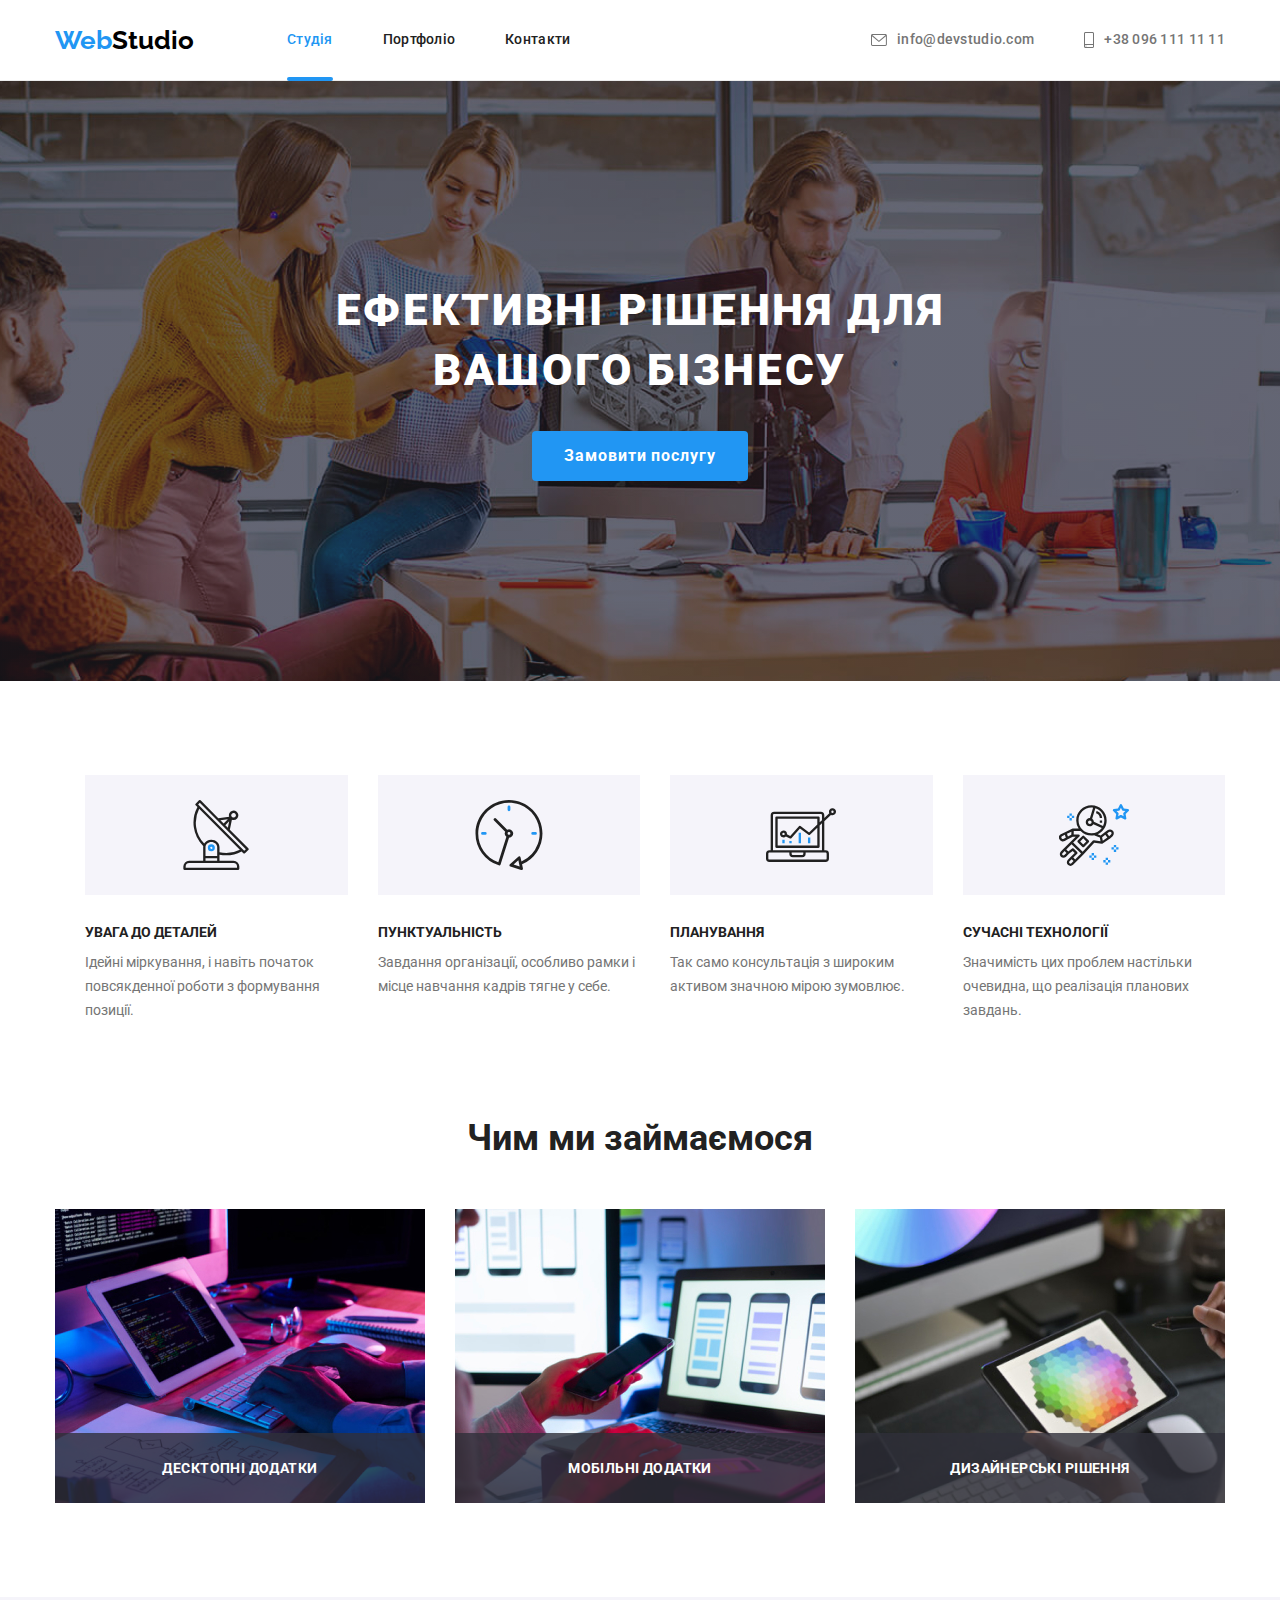
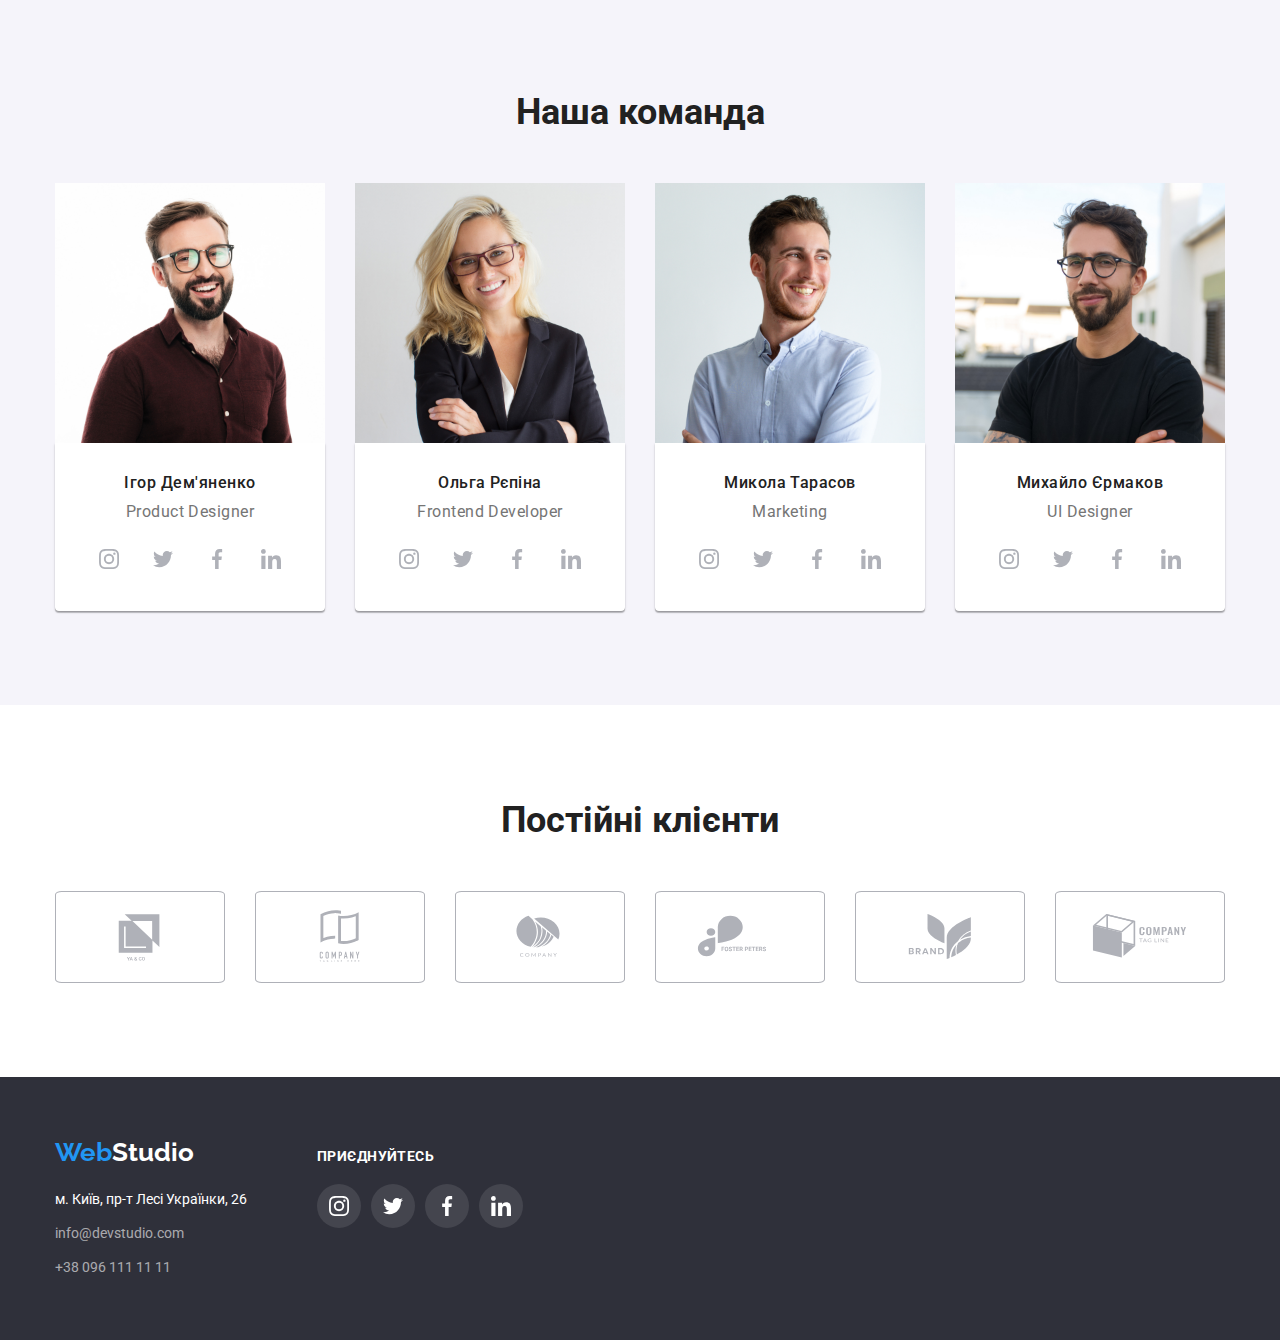
==== index.html @ 03a1162d "14:32" ====
<!DOCTYPE html>
<html lang="uk">
<head>
    <meta charset="UTF-8">
    <meta http-equiv="X-UA-Compatible" content="IE=edge">
    <meta name="viewport" content="width=device-width, initial-scale=1.0">
    <title>Студія</title>
<link rel="stylesheet" href="https://cdnjs.cloudflare.com/ajax/libs/modern-normalize/1.1.0/modern-normalize.min.css">
    <link rel="preconnect" href="https://fonts.googleapis.com">
    <link rel="preconnect" href="https://fonts.gstatic.com" crossorigin>
    <link href="https://fonts.googleapis.com/css2?family=Raleway:wght@700&family=Roboto:wght@400;500;700;900&display=swap " rel= "stylesheet">
    <link rel="stylesheet" href="./css/styles.css">
</head>
<body>
    <!--Шапка сайту-->
    <header>
        <div class="container header-container">
        <nav class="header-nav" >
        <a class="webstudio-top" href=""> <span class="web" >Web</span>Studio</a>
        <ul class="site-nav" >
            <li> <a href="./index.html" class="link  current" >Студія</a> </li>
            <li> <a href="./portfolio.html" class="portfolio link" >Портфоліо</a> </li>
            <li> <a href="" class="contacts link" >Контакти</a> </li>
        </ul>
</nav>
        <ul class="site-nav ">
            <li> <a href="mailto=info@devstudio.com"  class="email link ">
                <svg class="link-icon" width="16px" height="12px">
                    <use href="./images/icons.svg#envelope"></use>
                </svg> info@devstudio.com</a> </li>
            <li> <a href="tel:+380961111111"  class="telephone link">
                <svg class="link-icon" width="10px" height="16px">
                    <use href="./images/icons.svg#smartphone"></use>
                </svg>
                +38 096 111 11 11</a> </li>
        </ul>
        </div>
    </header>
    <!-- Секція 1-->
    <main>
    <section class="hero " >
        <div class="container">
<h1 class="hero-title "> Ефективні рішення для вашого бізнесу</h1>
<!-- Modal window -->
<div class="container-button">
<button type="button" class="pointer click" data-modal-open >Замовити послугу</button>

</div> </div>
<div class=" backdrop is-hidden " data-modal>
    <div class="modal">
        <button class=" modal-btn " type="button" data-modal-close>
            <svg width="18px" height="18px">
                <use href="./images/icons.svg#close-black"></use>
            </svg>
        </button>

        <form class="register-form" name="register-form">
            <strong class="register-form-title">Залиште свої дані, ми вам передзвонимо </strong>
            <div class="register-form-group" role="group">

                <label class="register-form-field">
                    <span class="register-form-label" >Ім'я</span>
                    <input class="register-form-input"
                    type="text" 
                    name=""
                    required 
                    minlength="3"
                    placeholder="" >

                    <svg class="register-form-icon"
                    width="18" height="18">
                        <use href="./images/icons.svg#person-black-18dp-1"></use>
                    </svg>
                </label>
        
                <label class="register-form-field">
                    <span class="register-form-label">Телефон</span>
                    <input class="register-form-input"
                    type="tel" 
                    name=""
                    required 
                    minlength="3"
                    placeholder="">
                    <svg class="register-form-icon"
                    width="18" height="18">
                        <use href="./images/icons.svg#phone-black-18dp-1"></use>
                    </svg>
                </label>
        
                <label class="register-form-field">
                    <span class="register-form-label">Пошта</span>
                    <input class="register-form-input"
                    type="email" 
                    name=""
                    required
                     minlength="3"
                     placeholder="">
                    <svg class="register-form-icon"
                    width="18" height="18">
                        <use href="./images/icons.svg#email-black-18dp-1"></use>
                    </svg>
                </label>
        
                <label class="register-form-field">
                    <span class="register-form-heading" >Коментар</span>
                    <textarea class="register-form-message" 
                    name="" 
                    rows="5" 
                    placeholder="Введіть текст"></textarea>
                </label>
            </div>
        
            <label class="register-form-agreement">
                <input class="register-form-checkbox" type="checkbox">
                <svg class="register-form-icons"
                width="16" height="15" > 
                    <use class="icon-checked"
                     href="./images/icons.svg#checked" > </use>
                    <use class="icon-unchecked"
                    href="./images/icons.svg#unchecked"> </use>
                </svg>
                <span class="register-form-desc" >
                    Погоджуюся з розсилкою та приймаю 
                    <a class="register-form-link" href="" target="_blank" >Умови договору</a> </span>
            </label>
            <button class="register-form-btn" 
            type="submit">Відправити</button>
        </form>
       
    </div>
</div>

<script src="./js/modal.js" ></script>

    </section>

    <!-- Секція 2-->
    <section class="section" >
    
        <div class="container container-section">
        <h2  class="sect"  >Наші особливості </h2>
        <ul class="features container-section" >
            <li class="corobka" > <div class="icons-svg">
                <svg class="antenna" width="70px" height="70px">
                    <use href="./images/icons.svg#antenna"> </use>
                </svg>
            </div>
                <h3 class="title" > УВАГА ДО ДЕТАЛЕЙ</h3>
                <p class="text" >Ідейні міркування, і навіть початок повсякденної роботи з формування позиції.</p></li>
            <li class="corobka" > <div class="icons-svg">
                <svg class="antenna" width="70px" height="70px">
                    <use href="./images/icons.svg#clock"> </use>
                </svg>
            </div>
                <h3 class="title" >ПУНКТУАЛЬНІСТЬ</h3>
                <p class="text" >Завдання організації, особливо рамки і місце навчання кадрів тягне у себе.</p></li>
            <li class="corobka" > <div class="icons-svg">
                <svg class="antenna" width="70px" height="70px">
                    <use href="./images/icons.svg#diagram"> </use>
                </svg>
            </div>
                <h3 class="title" >ПЛАНУВАННЯ</h3>
                <p class="text" >Так само консультація з широким активом значною мірою зумовлює.</p></li>
            <li class="corobka" > <div class="icons-svg">
                <svg class="antenna" width="70px" height="70px">
                    <use href="./images/icons.svg#astronaut"> </use>
                </svg>
            </div>
                <h3 class="title" >СУЧАСНІ ТЕХНОЛОГІЇ</h3>
                <p class="text" >Значимість цих проблем настільки очевидна, що реалізація планових завдань.</p></li>
        </ul>
        </div>
    </section>

    <!--Секція 3-->
    <section class="section frame" >
        <div class="container" > 
        <h2 class="section-title" >Чим ми займаємося</h2>
        <ul class="container-section-img">
        <li> <a href="" class="robota"><div class="robota-thumb">
        <img src="./images/box1.jpg" alt="Планшет, клавіатура, блокнот, ручка, окуляри" width="370" height="294"> 
        <div class="robota-overlay"><p> ДЕСКТОПНІ ДОДАТКИ </p></div></div> </a></li>
           
        <li> <a href="" class="robota"><div class="robota-thumb">
        <img src="./images/box2.jpg" alt="Ноутбук, телефон" width="370" height="294">  
        <div class="robota-overlay"><p> МОБІЛЬНІ ДОДАТКИ </p></div></div> </a> </li>
            
        <li>  <a href="" class="robota"><div class="robota-thumb">
        <img src="./images/box3.jpg" alt="Планшет, клавіатура, мишка, рука з ручкою" width="370" height="294">  
        <div class="robota-overlay"> <p> ДИЗАЙНЕРСЬКІ РІШЕННЯ </p></div></div> </a></li>
        </ul>
</div>

    </section>
    <!--Секція 4-->
    <section class="section koman " >
        <div class="container container-background">
        <h2 class="section-title "  >Наша команда</h2>
<ul class="container-section-koman">
    <li class="fon" > 
         <img src="./images/img1.jpg" alt="Чоловік з бородою в окулярах" width="270" height="260">
        <div class="card-index" > <h3 class="tit">Ігор Дем'яненко</h3>
        <p class="tex">Product Designer</p>
    <ul class="socials" >
        <li class="socials-item" > 
            <a class="socials-link" 
            href="./https://instagram.com" 
            target="_blank" 
            rel="noopener noreferrer"
            aria-label="instagram" >
        <svg class="socials-icon" width="20px" height="20px">
            <use href="./images/icons.svg#instagram"></use>
        </svg>
    </a> </li>
        <li class="socials-item">
            <a class="socials-link " href="./https://twitter.com" target="_blank" rel="noopener noreferrer"
                aria-label="twitter">
                <svg class="socials-icon" width="20px" height="20px">
                    <use href="./images/icons.svg#twitter"></use>
                </svg></a></li>
        <li class="socials-item">
            <a class="socials-link" href="./https://facebook.com" target="_blank" rel="noopener noreferrer"
                aria-label="facebook">
                 <svg class="socials-icon" width="20px" height="20px">
                    <use href="./images/icons.svg#facebook"> </use>
                </svg>
            </a>
        </li>
        <li class="socials-item">
            <a class="socials-link" href="./https://linkedin.com" target="_blank" rel="noopener noreferrer"
                aria-label="linkedin">
                <svg class="socials-icon" width="20px" height="20px">
                    <use href="./images/icons.svg#linkedin"> </use>
                </svg>
            </a>
        </li>
    </ul>
    </div></li>
    <li class="fon" ><img src="./images/img2.jpg" alt="Білява жінка, в окулярах" width="270" height="260">
        <div class="card-index"><h3 class="tit">Ольга Рєпіна</h3>
        <p class="tex">Frontend Developer</p> 
    <ul class="socials list">
        <li class="socials-item">
            <a class="socials-link" href="./https://instagram.com" target="_blank" rel="noopener noreferrer"
                aria-label="instagram">
            <svg class="socials-icon" width="20px" height="20px">
                    <use href="./images/icons.svg#instagram"> </use>
                </svg> </a>
        </li>
        <li class="socials-item">
            <a class="socials-link" href="./https://twitter.com" target="_blank" rel="noopener noreferrer"
                aria-label="twitter">
                <svg class="socials-icon" width="20px" height="20px">
                    <use href="./images/icons.svg#twitter"> </use>
                </svg></a>
        </li>
        <li class="socials-item">
            <a class="socials-link" href="./https://facebook.com" target="_blank" rel="noopener noreferrer"
                aria-label="facebook">
                <svg class="socials-icon" width="20px" height="20px">
                    <use href="./images/icons.svg#facebook"> </use>
                </svg>
            </a>
        </li>
        <li class="socials-item">
            <a class="socials-link" href="./https://linkedin.com" target="_blank" rel="noopener noreferrer"
                aria-label="linkedin">
                <svg class="socials-icon" width="20px" height="20px">
                    <use href="./images/icons.svg#linkedin"> </use>
                </svg>
            </a>
        </li>
    </ul> </div> </li>
    <li class="fon" ><img src="./images/img3.jpg" alt="Молодий хлопець посміхається" width="270" height="260">
        <div class="card-index"><h3 class="tit">Микола Тарасов</h3>
        <p class="tex">Marketing</p> <ul class="socials list">
            <li class="socials-item">
                <a class="socials-link" href="./https://instagram.com" target="_blank" rel="noopener noreferrer"
                    aria-label="instagram">
                    <svg class="socials-icon" width="20px" height="20px">
                        <use href="./images/icons.svg#instagram"> </use>
                    </svg> </a>
            </li>
            <li class="socials-item">
                <a class="socials-link" href="./https://twitter.com" target="_blank" rel="noopener noreferrer"
                    aria-label="twitter">
                <svg class="socials-icon" width="20px" height="20px">
                        <use href="./images/icons.svg#twitter"> </use>
                    </svg></a>
            </li>
            <li class="socials-item">
                <a class="socials-link" href="./https://facebook.com" target="_blank" rel="noopener noreferrer"
                    aria-label="facebook">
                    <svg class="socials-icon" width="20px" height="20px">
                        <use href="./images/icons.svg#facebook"> </use>
                    </svg></a> </li>
            <li class="socials-item">
                <a class="socials-link" href="./https://linkedin.com" target="_blank" rel="noopener noreferrer"
                    aria-label="linkedin">
                    <svg class="socials-icon" width="20px" height="20px">
                        <use href="./images/icons.svg#linkedin"> </use>
                    </svg></a></li>
        </ul> </div> </li>
    <li class="fon" ><img src="./images/img4.jpg" alt="Молодий чоловік з бородою в окулярах" width="270" height="260">
        <div class="card-index"><h3 class="tit">Михайло Єрмаков</h3>
        <p class="tex">UI Designer</p> <ul class="socials list">
            <li class="socials-item">
                <a class="socials-link" href="./https://instagram.com" target="_blank" rel="noopener noreferrer"
                    aria-label="instagram">
                    <svg class="socials-icon" width="20px" height="20px">
                        <use href="./images/icons.svg#instagram"> </use>
                    </svg> </a></li>
            <li class="socials-item">
                <a class="socials-link" href="./https://twitter.com" target="_blank" rel="noopener noreferrer"
                    aria-label="twitter">
                    <svg class="socials-icon" width="20px" height="20px">
                        <use href="./images/icons.svg#twitter"> </use>
                    </svg></a> </li>
            <li class="socials-item">
                <a class="socials-link" href="./https://facebook.com" target="_blank" rel="noopener noreferrer"
                    aria-label="facebook">
                <svg class="socials-icon" width="20px" height="20px">
                        <use href="./images/icons.svg#facebook"> </use>
                    </svg> </a></li>
            <li class="socials-item">
                <a class="socials-link" href="./https://linkedin.com" target="_blank" rel="noopener noreferrer"
                    aria-label="linkedin">
                    <svg class="socials-icon" width="20px" height="20px">
                        <use href="./images/icons.svg#linkedin"> </use>
                    </svg></a></li>
        </ul> </div> </li>
</ul>
        </div>
    </section>

    <!-- Секція 5 -->
    <section class="regular section">
        <div class="container ">
            <h2 class="section-title ">Постійні клієнти</h2>
            <ul class="customers list">
                <li class="regular-customers" > 
                    <a class="customers-link" href="" 
                    target="_blank" rel="noopener noreferer"
                     aria-label="Ya & CO">
                        <svg class="customers-icon" 
                        width="106" height="60">
                            <use href="./images/icons.svg#Logo0"></use>
                        </svg> </a> </li>

                <li class="regular-customers">
                    <a class="customers-link" href="" target="_blank" rel="noopener noreferer" aria-label="Ya & CO">
                        <svg class="customers-icon" width="106" height="60">
                            <use href="./images/icons.svg#Logo1"></use>
                        </svg> </a>
                </li>
                <li class="regular-customers">
                    <a class="customers-link" href="" target="_blank" rel="noopener noreferer" aria-label="Ya & CO">
                        <svg class="customers-icon" width="106" height="60">
                            <use href="./images/icons.svg#Logo2"></use>
                        </svg> </a>
                </li>
                <li class="regular-customers">
                    <a class="customers-link" href="" target="_blank" rel="noopener noreferer" aria-label="Ya & CO">
                        <svg class="customers-icon" width="106" height="60">
                            <use href="./images/icons.svg#Logo3"></use>
                        </svg> </a>
                </li>
                <li class="regular-customers">
                    <a class="customers-link" href="" target="_blank" rel="noopener noreferer" aria-label="Ya & CO">
                        <svg class="customers-icon" width="106" height="60">
                            <use href="./images/icons.svg#Logo4"></use>
                        </svg> </a>
                </li>
                <li class="regular-customers">
                    <a class="customers-link" href="" target="_blank" rel="noopener noreferer" aria-label="Ya & CO">
                        <svg class="customers-icon" width="106" height="60">
                            <use href="./images/icons.svg#Logo5"></use>
                        </svg> </a>
                </li>
            </ul>
        </div>
    </section>
     </main>

    <!--Підвал сторінки-->
    <footer class=" futer " >
        <div class="container basement" > 
        <div class="">
        <a class="webs-top" href=""> <span class="weba">Web</span>Studio</a>
        <address>
            <ul >
<li class="indents"><a href="https://goo.gl/maps/CPtrU1FHBa2aNyZL9" target="_blank" class="emailink address" rel="noopener noreferrer">м. Київ, пр-т Лесі Українки,
    26</a></li>
<li class="indents"> <a href="mailto=info@devstudio.com" class="emailink">info@devstudio.com</a> </li>
<li class="indents"> <a href="tel:+380961111111" class="emailink">+38 096 111 11 11</a> </li>
 </ul>
        </address>
        </div>

<div class="join">
    <h3>ПРИЄДНУЙТЕСЬ</h3>
    <ul class="join-fut list">
        <li class="join-item">
            <a class="join-link" href="https://instagram.com" target="_blank" rel="noopener noreferer"
                aria-label="Instagram">
                <svg class="join-icon" width="20px" height="20px">
                    <use href="./images/icons.svg#instagram"></use>
                </svg>
            </a>
        </li>
        <li class="join-item">
            <a class="join-link" href="https://twitter.com" target="_blank" rel="noopener noreferer"
                aria-label="Twitter">
                <svg class="join-icon" width="20px" height="20px">
                    <use href="./images/icons.svg#twitter"></use>
                </svg>
            </a>
        </li>
        <li class="join-item">
            <a class="join-link" href="https://facebook.com" target="_blank" rel="noopener noreferer"
                aria-label="Facebook">
                <svg class="join-icon" width="20px" height="20px">
                    <use href="./images/icons.svg#facebook"></use>
                </svg>
            </a>
        </li>
        <li class="join-item">
            <!-- a class="join-link link" -->
            <a class="join-link" href="https://linkedin.com" target="_blank" rel="noopener noreferer"
                aria-label="Linkedin">
                <svg class="join-icon" width="20px" height="20px">
                    <use href="./images/icons.svg#linkedin"></use>
                </svg>
            </a>
        </li>
    </ul>
</div>
</div>
    </footer>
</body>
</html>
---- css/styles.css ----
/* колір тексту: заголовки color: #212121; 
для параграфів та номер телефону color: #757575;
webstudio зверху  color: #2196F3;color: #000000;
студія та емейл  color: #2196F3;
портфоліо та контакти color: #212121; */
/* вебстудіо знизу color: #2196F3;
адреса на карту гугл color: #FFFFFF;
емейл і тел знизу color: rgba(255, 255, 255, 0.6);
кнопка в Студії box-shadow: 0px 4px 4px rgba(0, 0, 0, 0.15); 
фон сірий кнопка портфоліо background: #F5F4FA; */

/* *,
*::before,
*::after {
    box-sizing: border-box;} */
/* animations */

:root {
    --primary-text-color: #212121;
    --title-text-color: #212121;
    --paragraph-color: #757575;
    --accent-color-web: #2196F3;
    --accent-color-studio: #000000;
    --accent-color-title: #FFFFFF;
    --accent-color-rgba: rgba(255, 255, 255, 0.6);
    --accent-color-emailink: rgba(255, 255, 255, 1);
    --accent-color-hero: #2F303A;
    /* колір 40% hero #C4C4C4; */
    --accent-color-button: #188CE8;
    --accent-color-but: #F5F4FA;
    --accent-color-section-fon: #F5F5F5;
    --accent-color-icon: #AFB1B8;
    --accent-color-hover-icon: #2196F3;
} 

header {
    border-bottom: 1px solid #ECECEC;;
}

body {
background-color: var(--accent-color-title);
font-family: Roboto, sans-serif;
color: var(--paragraph-color);
}

ul, p, h1, h2, h3 {
    margin: 0;
    padding: 0;
}

/* header */
.header-container {
display: flex;
align-items: center;
}

.header-nav {
    display: flex;
}

.webstudio-top { 
    display: flex;
    margin-right: 93px;
align-items: center;
} 

.site-nav  {
    display: flex;
    gap: 50px; 

}

.webstudio-top {
color: var(--accent-color-studio);
font-family: 'Raleway';
    font-weight: 700;
    font-size: 26px;
    line-height: 1.19;
    text-decoration: none; 
}

.web {
color: var(--accent-color-web);
}

ul {    list-style: none;}

/* site-nav */
.site-nav, .link, .portfolio, .contacts
 {    text-decoration: none; }

.link {
    color: var(--primary-text-color);
        font-style: normal;
        font-weight: 500;
        font-size: 14px;
        line-height: 1.14;
        letter-spacing: 0.02em;  
        
        position: relative;

        transition: color 250ms cubic-bezier(0.4, 0, 0.2, 1);
}



.site-nav, .link {
transition-property: color;
    transition-duration: 250ms;
    transition-timing-function: cubic-bezier(0.4, 0, 0.2, 1);

margin-left: auto;
align-items: center;
justify-content: center;
}

.site-nav .link  {
    display: flex;
padding-top: 32px;
    padding-bottom: 32px;
}


.site-nav, .link:hover,
.site-nav, .link:focus {
    color: var(--accent-color-web); 

}

.email,
.telephone {
    color: var(--paragraph-color);
}

.site-nav, .current { 
    color: var(--accent-color-web); }

.link.current::after {
    content: "";
    display: inline-block;
    position: absolute;
bottom: -1px;


    left: 0;
    width: 100%;
    height: 4px;
    background: var(--accent-color-web);
    border-radius: 2px;

}


 .container {
    width: 1200px;
    padding-left: 15px;
    padding-right: 15px;
     margin-left: auto;
     margin-right: auto;
    }

        .link:hover .link-icon,
        .link:focus .link-icon {
            fill: var(--accent-color-web);
        }

.link-icon {
    fill: var(--paragraph-color);
    margin-right: 10px;
    transition-property: fill;
        transition-duration: 250ms;
        transition-timing-function: cubic-bezier(0.4, 0, 0.2, 1);
}

/* Секція 1  */
/* hero   */

.hero { 
background-color: var(--accent-color-hero); 
padding-top: 200px;
padding-bottom: 200px; 
   text-align: center;

max-width: 1600px;
    height: 600px;
    margin-left: auto;
    margin-right: auto;
background-image: linear-gradient(rgba(47, 48, 58, 0.4), 
rgba(47, 48, 58, 0.4)),
 url(../images/hero/Img1.jpg);

    background-position: center;
    background-repeat: no-repeat;
    background-size: cover;
}


.hero-title {
        color: var(--accent-color-title);
font-weight: 900;
    font-size: 44px;
    line-height: 1.36;
    text-align: center;
    letter-spacing: 0.06em;
    text-transform: uppercase;
    width: 696px;
    margin: 0 auto 30px;
         
}


/* button */
/* .button1 {
    font-family: Roboto, sans-serif;
    color: var(--accent-color-title);
    background-color: var(--accent-color-web);
    font-weight: 700;
    font-size: 16px;
    line-height: 1.88;
    letter-spacing: 0.06em;
    cursor: pointer;
        box-sizing: border-box;
        border: var(--accent-color-web);

 transition-property: color, background-color;
transition-duration: 250ms;
transition-timing-function: cubic-bezier(0.4, 0, 0.2, 1);
    } */

/* Modal window */


.backdrop {
    opacity: 1;
    transition: opacity 250ms cubic-bezier(0.4, 0, 0.2, 1);
    position: fixed;
    top: 0;
    left: 0;
z-index: 1000;
    width: 100%;
    height: 100%;
    background-color: rgba(0, 0, 0, 0.2);
}

.backdrop.is-hidden {
opacity: 0;
pointer-events: none;
}

.modal {
    /* центрування абсолютно позиціонованих елементів */
    position: absolute;
    top: 50%;
    left: 50%;
    transform: translate(-50%, -50%);
    width: 528px;
        height: 581px;
        padding: 40px;
        background-color: var(--accent-color-title);
        border-radius: 4px;
        box-shadow: 0px 1px 3px rgba(0, 0, 0, 0.12), 0px 1px 1px rgba(0, 0, 0, 0.14), 0px 2px 1px rgba(0, 0, 0, 0.2);

transition-property: color;
    transition-duration: 2250ms;
    transition-timing-function: cubic-bezier(0.4, 0, 0.2, 1);
    }

.modal-btn {
    position: absolute;
    top: 10px;
    right: 10px;
width: 30px;
height: 30px;
display: flex;
align-items: center;
justify-content: center;
    padding: 0;
    border: 1px solid rgba(0, 0, 0, 0.1);
    border-radius: 50%;
    cursor: pointer;
    background-color: var(--accent-color-title);
}


 .click {
font-family: Roboto, sans-serif;
    color: var(--accent-color-title);
    background-color: var(--accent-color-web);
    font-weight: 700;
    font-size: 16px;
    line-height: 1.88;
    letter-spacing: 0.06em;
    cursor: pointer;
    box-sizing: border-box;
    border: var(--accent-color-web);

        border-radius: 4px;
        padding: 10px 32px;

        transition-property: background-color;
            transition-duration: 250ms;
            transition-timing-function: cubic-bezier(0.4, 0, 0.2, 1);
 }


.pointer:hover,
.pointer:focus { 
    color: var(--accent-color-title);
    background-color: var(--accent-color-button);
}











/* Register form */

.register-form-title {
display: block;
    text-align: center;
    font-size: 20px;
    margin-bottom: 15px;
}

.register-form-group {
    margin-bottom: 20px;
}

.register-form-field {
    position: relative;
    display: block;
    margin-bottom: 20px;

}

.register-form-label {
    position: absolute;
    display: block;
    top: 50%;
    transform: translateY(-50%);
    left: 15px;
    font-size: 12px;
}

.register-form-input {
    width: 100%;
    height: 40px;
    padding-left: 15px;
    padding-right: 15px;
    outline: transparent;
    border: 1px solid rgba(33, 33, 33, 0.2);
    border-radius: 4px;

    transition: border-color 250ms cubic-bezier(0.4, 0, 0.2, 1);
}

.register-form-input:focus {
    border-color: var(--accent-color-hover-icon);
}

.register-form-icon {
    position: absolute;
    top: 50%;
    left: 10px;
transform: translateY(-50%);

transition: fill 250ms cubic-bezier(0.4, 0, 0.2, 1);
}

.register-form-input:focus + .register-form-icon {
    fill: var(--accent-color-hover-icon);
}

.register-form-heading {
    display: block;
    position: absolute;
    margin-bottom: 10px;

 font-size: 12px;
  
}

.register-form-message {
    display: block;
    font-size: 12px;
    
width: 100%;
height: 120px;
padding-top: 12px;
padding-bottom: 12px;
padding-left: 16px;
padding-right: 16px;
resize: none;
outline: transparent;
border: 1px solid rgba(33, 33, 33, 0.2);
border-radius: 4px;
}

.register-form-agreement {
    display: flex;
    align-items: center;
    justify-content: center;
    margin-bottom: 20px;
    gap: 10px;
}

.icon-checked {
    opacity: 0;
    fill: aquamarine;
    transition: opacity;
    
}

.register-form-checkbox:checked + 
.register-form-icons .icon-checked {
    opacity: 1;
}

.icon-unchecked {
    transition: opacity;
}

.register-form-checkbox:checked + 
.register-form-icons .icon-unchecked {
    opacity: 0;
}

.register-form-desc {
    font-size: 14px;
    user-select: none;
}

.register-form-link {
    color: var(--accent-color-web);
}




.register-form-btn {
    display: block;
    margin: 0 auto;

}













/* section 2*/
.sect { font-size: 0px; }

.container-section {
    display: flex;
    gap: 30px;
}

.corobka {
    flex-basis: calc((100% - 90px)/4);
}

.antenna {
    height: 70px;
}

.icons-svg {
    background-color: var(--accent-color-but);
    display: flex;
    align-items: center;
    justify-content: center;
   
    height: 120px;
        gap: 30px;
        margin-bottom: 30px;
}


.icons-svg:hover, .icons-svg:focus, 
.antenna:hover, .antenna:focus {
    fill: var(--accent-color-hover-icon);
}

/* section 3*/


.container-section-img {
    display: flex;
    gap: 30px;
        justify-content: center;
}


.robota img {    display: block;}  

.robota-thumb {
    position: relative;
}

.robota-overlay {
    position: absolute;
    bottom: 0;
    left: 0;
    background: rgba(47, 48, 58, 0.8);
    height: 70px;
    width: 100%;
    display: flex;
    /* 
    анімція щоб вилізло  */
    /* transform: translateY(100%); */
    /* transform: translateY(100%);
    transition: transform 250ms cubic-bezier(0.4, 0, 0.2, 1); */
    justify-content: center;
    align-items: center;
}


.robota:hover .robota-overlay,
.robota:focus .robota-overlay {
    transform: translateY(0);
}


.robota-overlay p {
    margin: 0;
    padding: 0;
    font-family: 'Roboto';
    font-style: normal;
    font-weight: 700;
    font-size: 14px;
    line-height: 16px;
    text-align: center;
    letter-spacing: 0.03em;
    text-transform: uppercase;
    color: var(--accent-color-title);
}



/* features */
.title {
    color: var(--title-text-color);
    font-weight: 700;
    font-size: 14px;
    line-height: 1.14;
    text-transform: uppercase;
        margin-bottom: 10px;
}

.text {
    text-transform: none;
        font-weight: 400;
        font-size: 14px;
        line-height: 1.71;
      }


/* Секція 4 */
.section-title {
    color: var(--title-text-color);
    font-weight: 700;
    font-size: 36px;
    line-height: 1.17;
    text-align: center;
    margin-top: auto;
    margin-bottom: auto;
    margin-bottom: 50px;
}

.card-index {
padding-top: 30px;
padding-bottom: 30px;
border-left-width: 4px;
border-bottom-width: 4px;
border-right-width: 0px;
    box-shadow: 0px 1px 3px rgba(0, 0, 0, 0.12), 0px 1px 1px rgba(0, 0, 0, 0.14), 0px 2px 1px rgba(0, 0, 0, 0.2);
    border-radius: 0px 0px 4px 4px;
}
  
.tit { 
    color: var(--title-text-color);
    font-weight: 500;
        font-size: 16px;
        line-height: 1.19;
        text-align: center;
    letter-spacing: 0.03em; 
    margin-bottom: 10px;
 }

 .tex { 
    font-weight: 400;
        font-size: 16px;
        line-height: 1.19;
        text-align: center;
    letter-spacing: 0.03em;
}

.koman {
 background-color: var(--accent-color-but);
}

 .section {
    padding-top: 94px;
    padding-bottom: 94px;
 }

  .frame {
      padding-top: 0px;
  }

.container-section-koman {
    display: flex;
    gap: 30px;
        justify-content: center;
}


.fon {
    background-color: var(--accent-color-title);
    border-radius: 0px 0px 4px 4px;
}


/* Socials */

.socials {
    display: flex;
    align-items: center;
    justify-content: center;
    gap: 10px;
    margin-top: 16px;
}

.socials-link {
    display: flex;
    align-items: center;
    justify-content: center;
    background-color: var(--accent-color-title);
    border-radius: 50%;

    width: 44px;
    height: 44px;
color: #AFB1B8;
    transition-property: background-color, color;
        transition-duration: 250ms;
        transition-timing-function: cubic-bezier(0.4, 0, 0.2, 1);
}

.socials-icon {
fill: currentColor;
}

.socials-link:hover, 
.socials-link:focus {
    background-color: var(--accent-color-web);
    color: var(--accent-color-title);
}

.socials-link:hover .socials-icon, 
.socials-link:focus .socials-icon {
    /* fill: var(--accent-color-title); */
}

/* Секція 5 */

.customers {
    display: flex;
    gap: 30px;
}

.regular-customers {
    flex-basis: calc((100% - 150px) / 6);
}

.customers-link {
    display: flex;
    align-items: center;
    justify-content: center;
    height: 92px;
    border-radius: 4%;
    border: 1px solid var(--accent-color-icon);
}

.customers-link {
    display: flex;
    fill: var(--accent-color-icon);
    transition: border-color 250ms cubic-bezier(0.4, 0, 0.2, 1), fill 250ms cubic-bezier(0.4, 0, 0.2, 1);
}

.customers-link:hover,
.customers-link:focus {
    fill: var(--accent-color-hover-icon);
    border-color: var(--accent-color-hover-icon);

    

}


/* Підвал сторінки */
.futer { background-color: var(--accent-color-hero);
padding-top: 60px;
padding-bottom: 60px;
}

.basement {
display: flex;
    gap: 70px;
    align-items: baseline;
}

.webs-top { color: var(--accent-color-title);
display: block;
    margin-bottom: 20px;
}

.weba {  color: var(--accent-color-web);    }

.webs-top, .weba { 
    font-family: Raleway;
    font-weight: 700;
    font-size: 26px;
    line-height: 1.19;
    text-decoration: none; 
}

.emailink { color: var(--accent-color-rgba);
text-decoration: none;
font-style: normal;
font-size: 14px;
line-height: 1.71;
display: flex;

transition: color 250ms cubic-bezier(0.4, 0, 0.2, 1);
 }

 .indents:not(:last-child) {
    margin-bottom: 10px;
 }
 
.address {
   color: var(--accent-color-title);
font-style: normal;
font-size: 14px;
line-height: 1.71;
}

.emailink:hover,
.emailink:focus { 
    color: var(--accent-color-web); }


/* Приєднуйтесь */

.join h3 {
    font-family: 'Roboto';
    font-style: normal;
    font-weight: 700;
    font-size: 14px;
    line-height: 16px;
    letter-spacing: 0.03em;
    text-transform: uppercase;
    color: var(--accent-color-title);
    margin-bottom: 20px;
}

.join-fut {
    display: flex;
    gap: 10px;
    justify-content: left;
}

.join-link {
    display: flex;
    align-items: center;
    justify-content: center;
    width: 44px;
    height: 44px;
    background-color: rgba(255, 255, 255, 0.1);
    color: var(--accent-color-title);
    border-radius: 50%;
/* transition: background-color 5250ms cubic-bezier(0.4, 0, 0.2, 1),
        color 5250ms cubic-bezier(0.4, 0, 0.2, 1); */
    transition: background-color 250ms cubic-bezier(0.4, 0, 0.2, 1);
}


.join-icon {
    fill: currentColor;
}

.join-link:hover,
.join-link:focus {
    display: flex;
    align-items: center;
    justify-content: center;
    background-color: var(--accent-color-hover-icon);
    border-radius: 50%;
}

.join-link:hover .join-icon,
.join-link:focus .join-icon {
    fill: var(--accent-color-title);
    display: flex;
    align-items: center;
    justify-content: center;
}




/* Сторінка Portfolio */

 .but {
          border: var(--accent-color-web);
    color: var(--primary-text-color);
    background-color: var(--accent-color-but);

    font-weight: 500;
    font-size: 16px;
    line-height: 1.63;
    text-align: center;
    letter-spacing: 0.03em;
    cursor: pointer;
    font-family: inherit;
    border-radius: 4px;
padding-top: 6px;
padding-bottom: 6px;
 padding-left: 25px;
 padding-right: 25px;

transition: color 250ms cubic-bezier(0.4, 0, 0.2, 1), 
background-color 250ms cubic-bezier(0.4, 0, 0.2, 1),
box-shadow 250ms cubic-bezier(0.4, 0, 0.2, 1);
  
}

.but:hover,
.but:focus {
    color: var(--accent-color-title);
    background-color: var(--accent-color-web);
    box-shadow: 0px 3px 1px rgba(0, 0, 0, 0.1), 0px 1px 2px rgba(0, 0, 0, 0.08), 0px 2px 2px rgba(0, 0, 0, 0.12);
}

.container-butto {
    align-content: center;
}

.container-buttons {
    display: flex;
    justify-content: center;
    gap: 10px;
    margin-bottom: 50px;  
}

.item, .link-nav {
    background-color: var(--accent-color-title);
}

.item-tumb {
    position: relative;
    overflow: hidden;
}

.overlay {
    position: absolute;
    top: 0;
    left: 0;

transform: translateY(100%);

    width: 100%;
    height: 101%;
    /* height: 101%;  якщо 100% то синя карточка вилазить на 1 піксель і видно лінію */

    display: flex;
    align-items: center;
    justify-content: center;
padding-left: 24px;
    padding-right: 24px;

    background-color: rgba(33, 150, 243, 0.9);
transition: transform 250ms cubic-bezier(0.4, 0, 0.2, 1);
    
}


.item:hover .overlay,
.item:focus .overlay {
transform: translateY(0);
}

.overlay-desc {
    color: var(--accent-color-title);
margin: 0;
    font-family: 'Roboto';
    font-style: normal;
    font-weight: 400;
    font-size: 18px;
    line-height: 28px;
    letter-spacing: 0.03em;
}

element.style {
    display: block;
    width: 100%;
    height: auto;
} 

.link-nav {
text-decoration: none;
display: block;
transition: box-shadow 250ms cubic-bezier(0.4, 0, 0.2, 1);

}

.link-nav:hover,
.link-nav:focus {
box-shadow: 0px 1px 1px rgba(0, 0, 0, 0.12), 0px 4px 4px rgba(0, 0, 0, 0.06), 1px 4px 6px rgba(0, 0, 0, 0.16);
}

.title-h2 {
    font-weight: 700;
        font-size: 18px;
        line-height: 2;
        letter-spacing: 0.06em;
        color: var(--title-text-color);
        margin-bottom: 4px;
}

.tex-p {
    font-weight: 400;
    font-size: 16px;
    line-height: 1.19;
    letter-spacing: 0.03em;
    color: var(--paragraph-color);
}

.container-images { display: flex; 
flex-wrap: wrap;
gap: 30px;
/* padding-bottom: 94px; */
}

.card {
    padding-top: 20px;
        padding-left: 24px;
        padding-bottom: 20px;
        border-left: 1px solid #EEEEEE;;
        border-bottom: 1px solid #EEEEEE;;
        border-right: 1px solid #EEEEEE;;     
}

img {
    display: block;
    max-width: 100%;
}
/* 
 Встановить стилі правої рамки
 border-right-width: 5px;
 border-right-style: dotted;
 border-right-color: black;

 Встановить стилі нижньої рамки
 border-bottom-width: 7px;
 border-bottom-style: dashed;
 border-bottom-color: palevioletred;

 Встановить стилі лівої рамки
 border-left-width: 9px;
 border-left-style: dashed;
 border-left-color: green; */
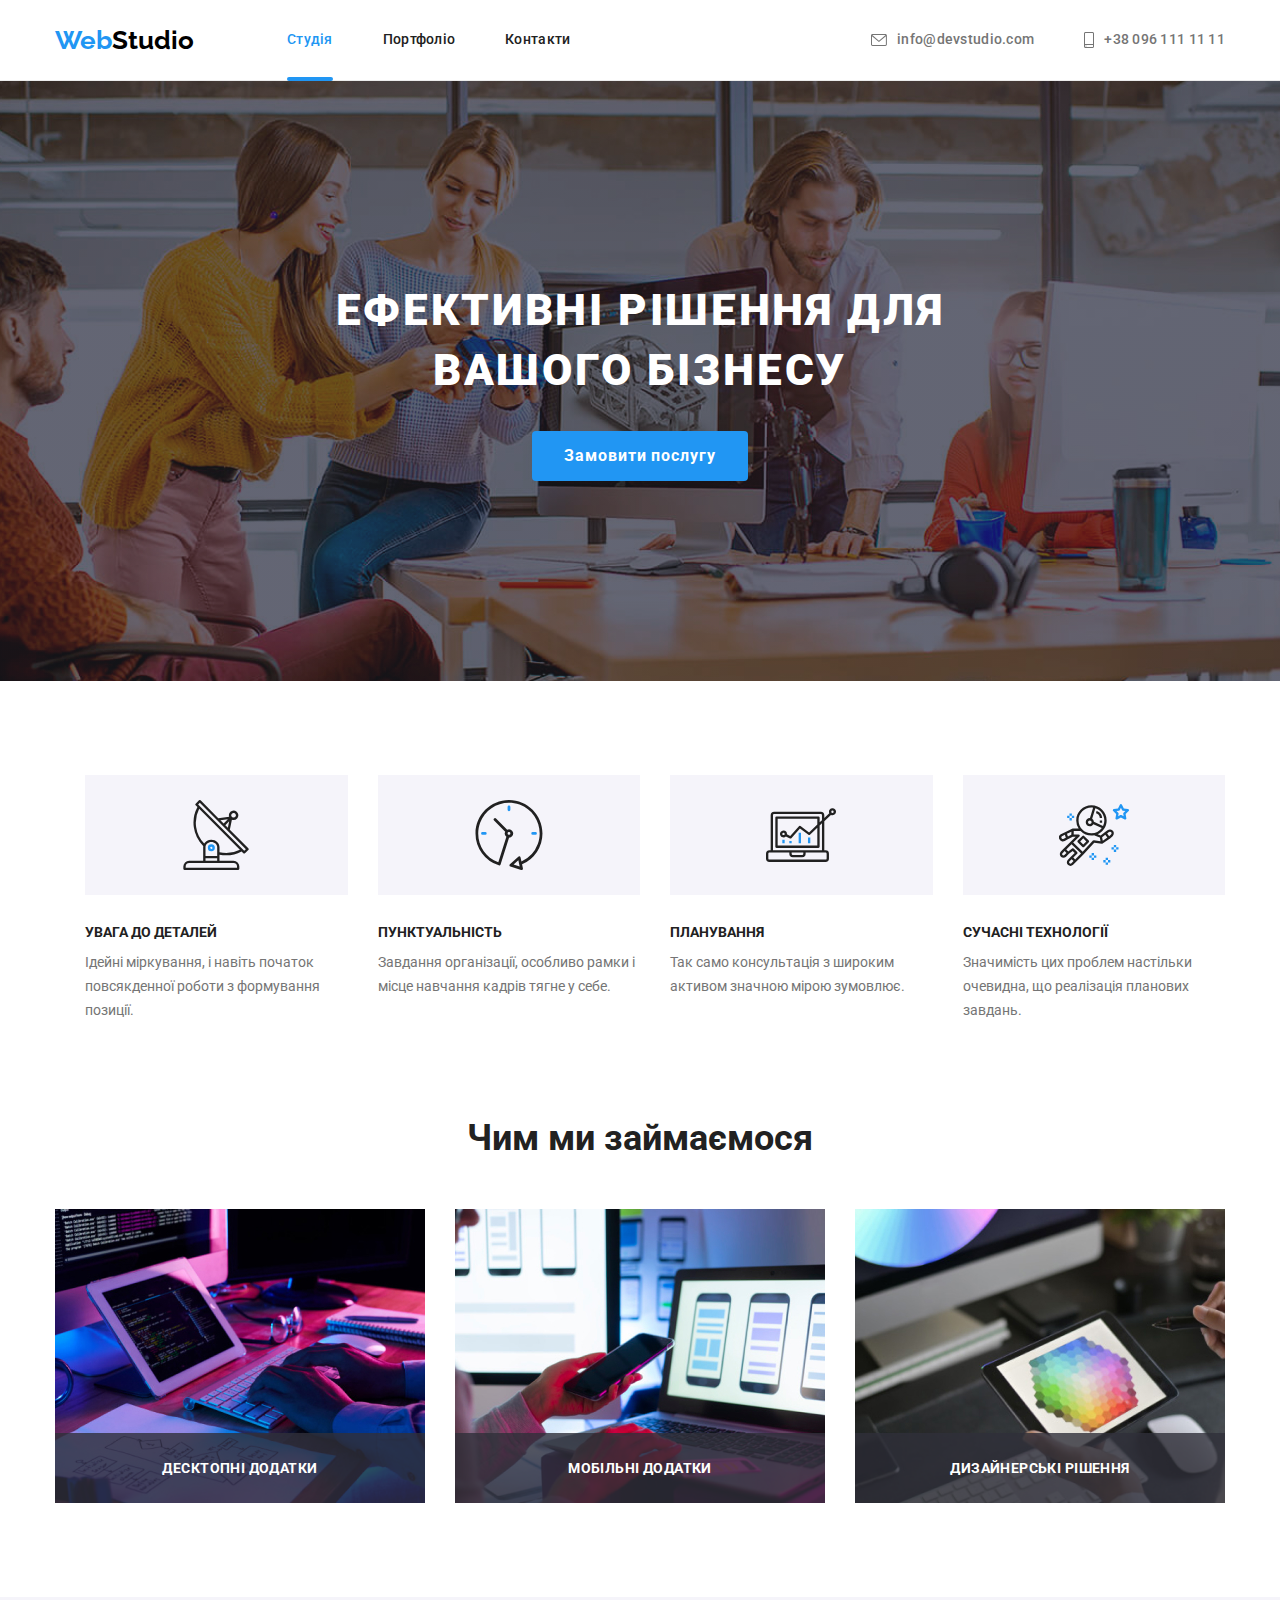
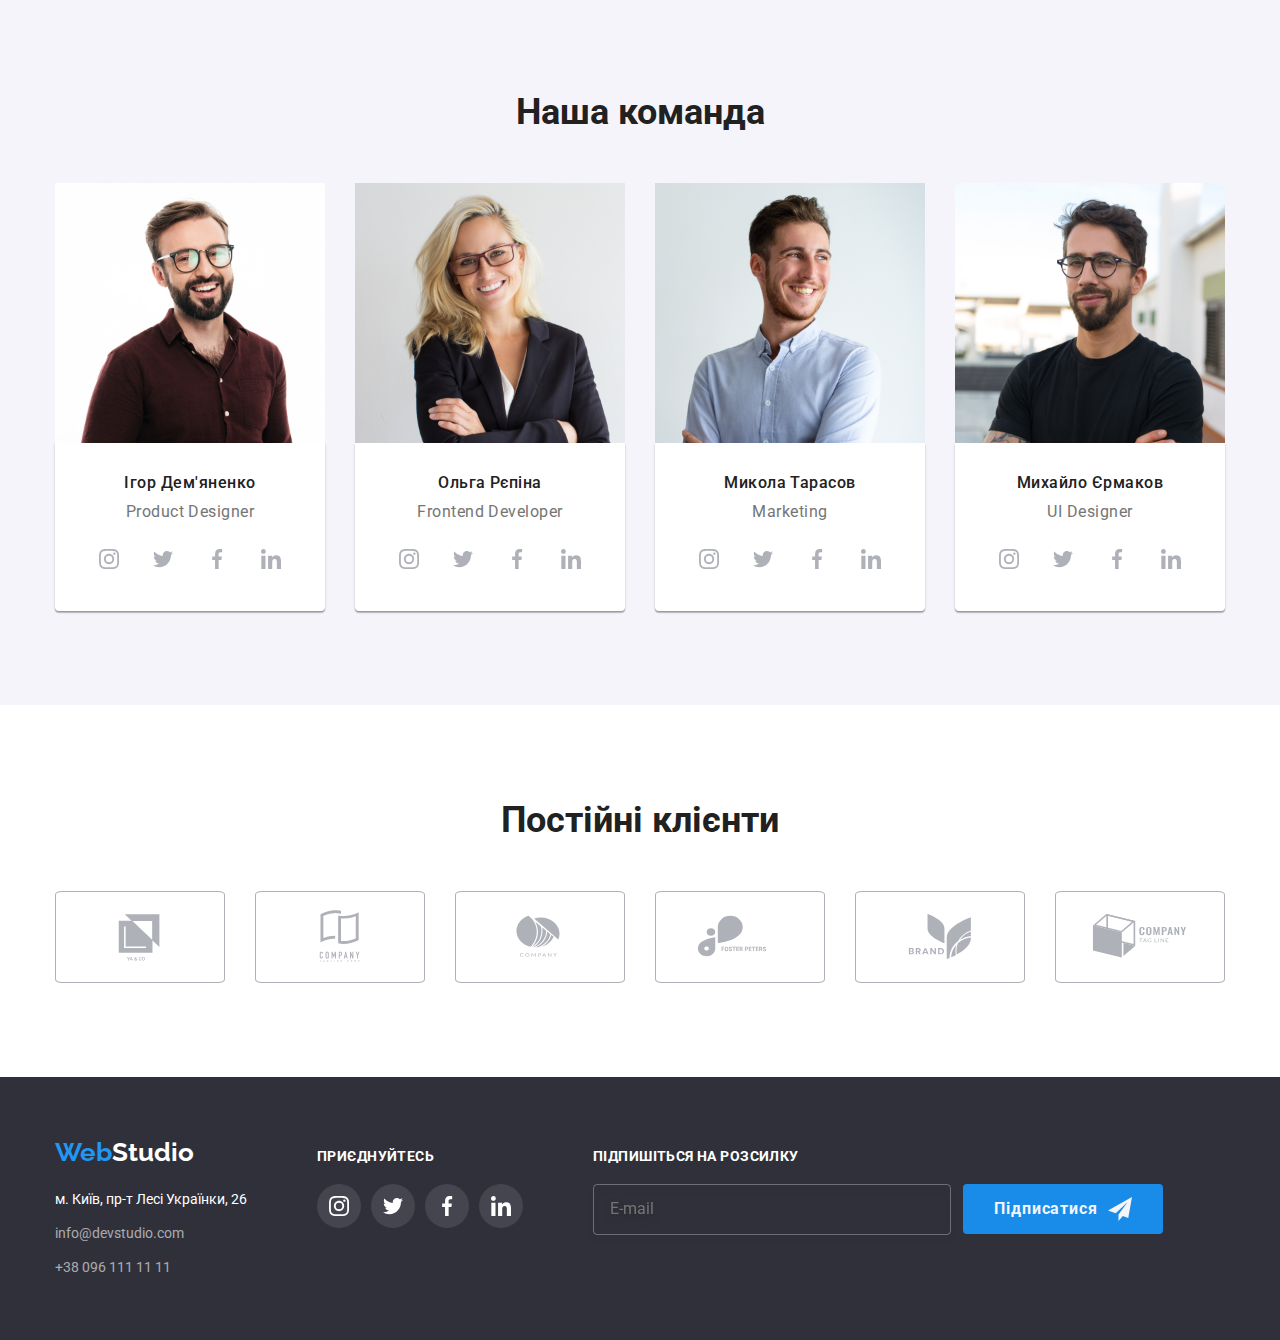
==== commit f72973ee: "22:08" ====
--- a/index.html
+++ b/index.html
@@ -435,6 +435,60 @@
         </li>
     </ul>
 </div>
+
+
+
+
+
+
+
+
+
+
+
+
+<div class="join">
+    <h3>ПІДПИШІТЬСЯ НА РОЗСИЛКУ</h3>
+    <form class="footer-form" name="footer-form">
+        <div class="footer-form-group" role="group">
+    
+            <label class="footer-form-field">
+               
+                <input class="footer-form-input" type="text" name="" required minlength="3" placeholder="E-mail">
+    
+                
+            </label>  
+            
+            <button class="footer-form-btn" type="submit">Підписатися
+                <svg class="footer-form-icon" width="24" height="24">
+                <use href="./images/icons.svg#telegram"></use>
+            </svg>
+        
+        </button>
+
+        </div>
+    
+       
+       
+    </form>
+
+
+</div>
+
+
+
+
+
+
+
+
+
+
+
+
+
+
+
 </div>
     </footer>
 </body>
--- a/css/styles.css
+++ b/css/styles.css
@@ -326,6 +326,7 @@
     text-align: center;
     font-size: 20px;
     margin-bottom: 15px;
+    color: var(--title-text-color);
 }
 
 .register-form-group {
@@ -341,18 +342,26 @@
 
 .register-form-label {
     position: absolute;
-    display: block;
-    top: 50%;
-    transform: translateY(-50%);
-    left: 15px;
+
     font-size: 12px;
+
+        line-height: 1.16;
+        letter-spacing: 0.01em;
+        color: var(--paragraph-color);
+        top: -50%;
+        left: 0;
+        transform: translateY(20%);
+    
 }
 
 .register-form-input {
     width: 100%;
     height: 40px;
-    padding-left: 15px;
-    padding-right: 15px;
+    padding: 11px;
+        padding-left: 42px;
+        font: inherit;
+    /* padding-left: 15px;
+    padding-right: 15px; */
     outline: transparent;
     border: 1px solid rgba(33, 33, 33, 0.2);
     border-radius: 4px;
@@ -378,12 +387,14 @@
 }
 
 .register-form-heading {
-    display: block;
-    position: absolute;
-    margin-bottom: 10px;
-
- font-size: 12px;
-  
+position: absolute;
+    font-size: 12px;
+    line-height: 1.16;
+    letter-spacing: 0.01em;
+    color: var(--paragraph-color);
+    top: 0;
+    left: 0;
+    transform: translateY(-120%);
 }
 
 .register-form-message {
@@ -412,8 +423,10 @@
 
 .icon-checked {
     opacity: 0;
-    fill: aquamarine;
-    transition: opacity;
+    fill: var(--title-text-color);
+    transition: opacity fill ;
+    cursor: pointer;
+
     
 }
 
@@ -445,8 +458,22 @@
 
 .register-form-btn {
     display: block;
-    margin: 0 auto;
-
+    margin: 30px auto 0;
+    align-items: center;
+        justify-content: center;
+        min-width: 200px;
+        height: 50px;
+        font-weight: 700;
+        font-size: 16px;
+        line-height: 1.88;
+        letter-spacing: 0.06em;
+        color: var(--accent-color-but);
+        background-color: var(--accent-color-button);
+        border: none;
+        border-radius: 4px;
+        
+        transition: background-color 250ms cubic-bezier(0.4, 0, 0.2, 1);
+        cursor: pointer;
 }
 
 
@@ -822,6 +849,56 @@
 
 
 
+.footer-form-group {
+    display: flex;
+    gap: 12px;
+}
+
+.footer-form-input { 
+padding: 15px 16px;
+width: 358px;
+background-color: inherit;
+outline: transparent;
+border-radius: 4px;
+border: 1px solid rgba(255, 255, 255, 0.3);
+filter: drop-shadow(0px 4px 4px rgba(0, 0, 0, 0.15));
+color: var(--main-color);
+}
+
+.footer-form-btn {
+    gap: 10px;
+        display: flex;
+        align-items: center;
+        justify-content: center;
+        border: none;
+        min-width: 200px;
+        height: 50px;
+        font-weight: 700;
+        font-size: 16px;
+        line-height: 1.88;
+        text-align: center;
+        letter-spacing: 0.06em;
+        background-color: var(--accent-color-button);
+        border-radius: 4px;
+        color: var(--accent-color-but);
+        transition-property: background-color, fill;
+        transition: 250ms cubic-bezier(0.4, 0, 0.2, 1);
+        cursor: pointer;
+}
+
+.footer-form-icon {
+    fill: var(--accent-color-but);
+}
+
+
+
+
+
+
+
+
+
+
 /* Сторінка Portfolio */
 
  .but {
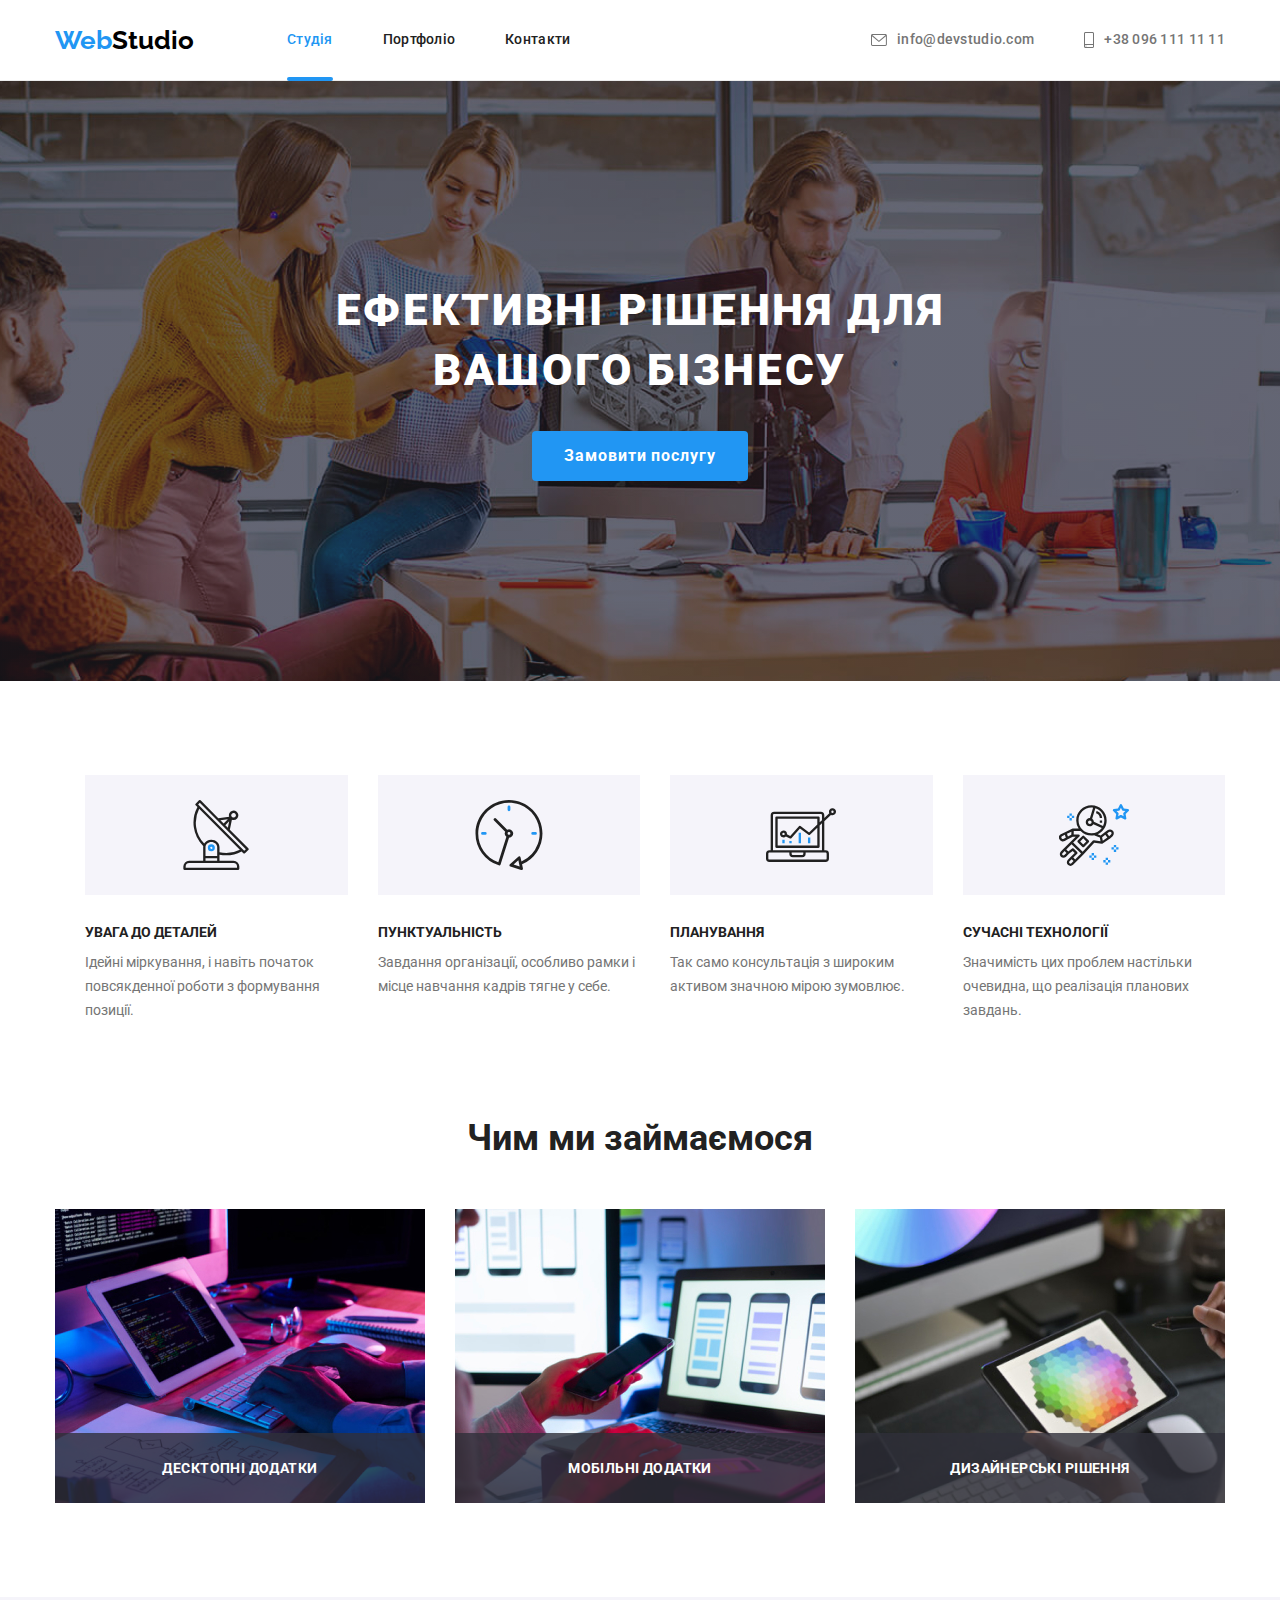
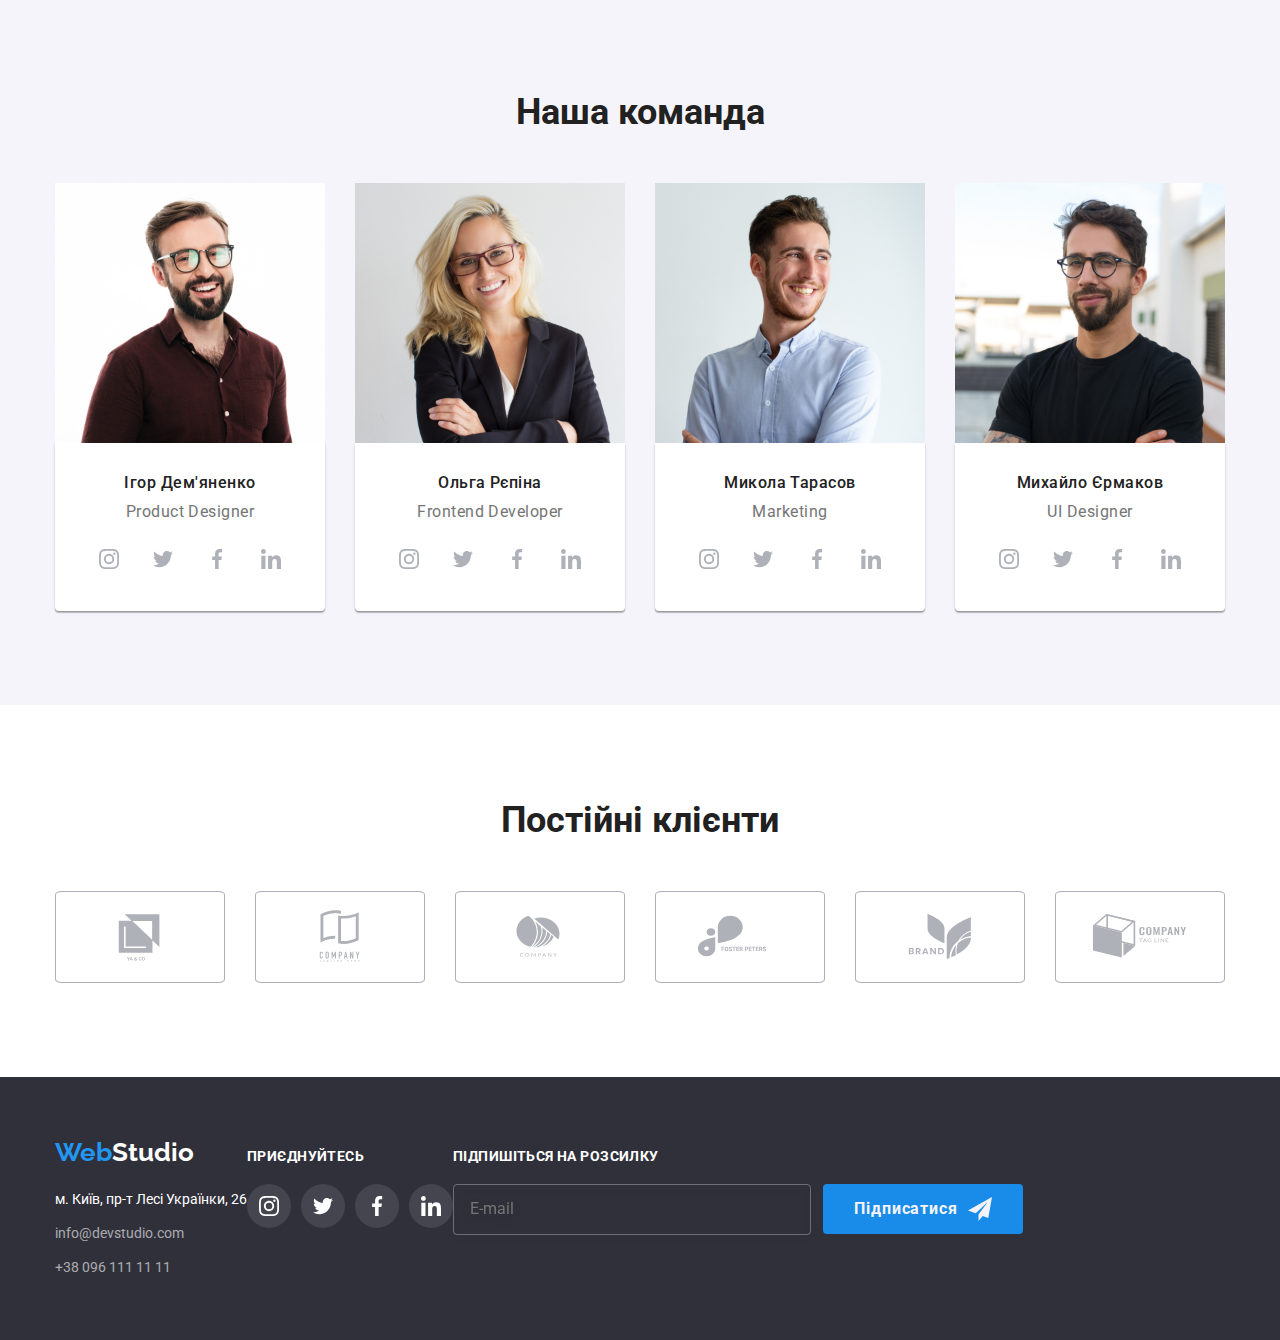
==== commit 1a1196fe: "21:38" ====
--- a/index.html
+++ b/index.html
@@ -59,13 +59,8 @@
             <div class="register-form-group" role="group">
 
                 <label class="register-form-field">
-                    <span class="register-form-label" >Ім'я</span>
-                    <input class="register-form-input"
-                    type="text" 
-                    name=""
-                    required 
-                    minlength="3"
-                    placeholder="" >
+                    <span class="register-form-label">Ім'я</span>
+                    <input class="register-form-input" type="text"  name="" required minlength="3" placeholder="">
 
                     <svg class="register-form-icon"
                     width="18" height="18">
@@ -102,7 +97,7 @@
                 </label>
         
                 <label class="register-form-field">
-                    <span class="register-form-heading" >Коментар</span>
+                    <span class="register-form-heading">Коментар</span>
                     <textarea class="register-form-message" 
                     name="" 
                     rows="5" 
@@ -111,18 +106,24 @@
             </div>
         
             <label class="register-form-agreement">
-                <input class="register-form-checkbox" type="checkbox">
+                <input class="register-form-checkbox visually-hidden" 
+                type="checkbox">
+
                 <svg class="register-form-icons"
-                width="16" height="15" > 
+                width="16" height="15"> 
                     <use class="icon-checked"
-                     href="./images/icons.svg#checked" > </use>
+                     href="./images/icons.svg#checked"> </use>
                     <use class="icon-unchecked"
                     href="./images/icons.svg#unchecked"> </use>
                 </svg>
-                <span class="register-form-desc" >
+
+                <span class="register-form-desc">
                     Погоджуюся з розсилкою та приймаю 
-                    <a class="register-form-link" href="" target="_blank" >Умови договору</a> </span>
+                    <a class="register-form-link"
+                     href="" 
+                     target="_blank">Умови договору</a> </span>
             </label>
+
             <button class="register-form-btn" 
             type="submit">Відправити</button>
         </form>
@@ -437,16 +438,6 @@
 </div>
 
 
-
-
-
-
-
-
-
-
-
-
 <div class="join">
     <h3>ПІДПИШІТЬСЯ НА РОЗСИЛКУ</h3>
     <form class="footer-form" name="footer-form">
@@ -474,21 +465,6 @@
 
 
 </div>
-
-
-
-
-
-
-
-
-
-
-
-
-
-
-
 </div>
     </footer>
 </body>
--- a/css/styles.css
+++ b/css/styles.css
@@ -1,20 +1,3 @@
-/* колір тексту: заголовки color: #212121; 
-для параграфів та номер телефону color: #757575;
-webstudio зверху  color: #2196F3;color: #000000;
-студія та емейл  color: #2196F3;
-портфоліо та контакти color: #212121; */
-/* вебстудіо знизу color: #2196F3;
-адреса на карту гугл color: #FFFFFF;
-емейл і тел знизу color: rgba(255, 255, 255, 0.6);
-кнопка в Студії box-shadow: 0px 4px 4px rgba(0, 0, 0, 0.15); 
-фон сірий кнопка портфоліо background: #F5F4FA; */
-
-/* *,
-*::before,
-*::after {
-    box-sizing: border-box;} */
-/* animations */
-
 :root {
     --primary-text-color: #212121;
     --title-text-color: #212121;
@@ -67,7 +50,6 @@
 .site-nav  {
     display: flex;
     gap: 50px; 
-
 }
 
 .webstudio-top {
@@ -96,9 +78,7 @@
         font-size: 14px;
         line-height: 1.14;
         letter-spacing: 0.02em;  
-        
         position: relative;
-
         transition: color 250ms cubic-bezier(0.4, 0, 0.2, 1);
 }
 
@@ -108,7 +88,6 @@
 transition-property: color;
     transition-duration: 250ms;
     transition-timing-function: cubic-bezier(0.4, 0, 0.2, 1);
-
 margin-left: auto;
 align-items: center;
 justify-content: center;
@@ -140,16 +119,12 @@
     display: inline-block;
     position: absolute;
 bottom: -1px;
-
-
     left: 0;
     width: 100%;
     height: 4px;
     background: var(--accent-color-web);
     border-radius: 2px;
-
-}
-
+}
 
  .container {
     width: 1200px;
@@ -204,31 +179,10 @@
     letter-spacing: 0.06em;
     text-transform: uppercase;
     width: 696px;
-    margin: 0 auto 30px;
-         
-}
-
-
-/* button */
-/* .button1 {
-    font-family: Roboto, sans-serif;
-    color: var(--accent-color-title);
-    background-color: var(--accent-color-web);
-    font-weight: 700;
-    font-size: 16px;
-    line-height: 1.88;
-    letter-spacing: 0.06em;
-    cursor: pointer;
-        box-sizing: border-box;
-        border: var(--accent-color-web);
-
- transition-property: color, background-color;
-transition-duration: 250ms;
-transition-timing-function: cubic-bezier(0.4, 0, 0.2, 1);
-    } */
+    margin: 0 auto 30px;        
+}
 
 /* Modal window */
-
 
 .backdrop {
     opacity: 1;
@@ -293,10 +247,8 @@
     cursor: pointer;
     box-sizing: border-box;
     border: var(--accent-color-web);
-
         border-radius: 4px;
         padding: 10px 32px;
-
         transition-property: background-color;
             transition-duration: 250ms;
             transition-timing-function: cubic-bezier(0.4, 0, 0.2, 1);
@@ -308,15 +260,6 @@
     color: var(--accent-color-title);
     background-color: var(--accent-color-button);
 }
-
-
-
-
-
-
-
-
-
 
 
 /* Register form */
@@ -330,21 +273,20 @@
 }
 
 .register-form-group {
-    margin-bottom: 20px;
+    /* margin-bottom: 20px; */
 }
 
 .register-form-field {
     position: relative;
     display: block;
     margin-bottom: 20px;
-
 }
 
 .register-form-label {
-    position: absolute;
-
+    display: flex;
+    align-items: flex-start;
+    justify-content: flex-start;
     font-size: 12px;
-
         line-height: 1.16;
         letter-spacing: 0.01em;
         color: var(--paragraph-color);
@@ -357,11 +299,9 @@
 .register-form-input {
     width: 100%;
     height: 40px;
-    padding: 11px;
+    padding: 4px;
         padding-left: 42px;
         font: inherit;
-    /* padding-left: 15px;
-    padding-right: 15px; */
     outline: transparent;
     border: 1px solid rgba(33, 33, 33, 0.2);
     border-radius: 4px;
@@ -375,10 +315,11 @@
 
 .register-form-icon {
     position: absolute;
-    top: 50%;
+    /* top: 50%; */
     left: 10px;
-transform: translateY(-50%);
-
+    margin-top: 11px;
+    margin-bottom: 11px;
+/* transform: translateY(-50%); */
 transition: fill 250ms cubic-bezier(0.4, 0, 0.2, 1);
 }
 
@@ -392,7 +333,7 @@
     line-height: 1.16;
     letter-spacing: 0.01em;
     color: var(--paragraph-color);
-    top: 0;
+    top: 0; 
     left: 0;
     transform: translateY(-120%);
 }
@@ -411,6 +352,9 @@
 outline: transparent;
 border: 1px solid rgba(33, 33, 33, 0.2);
 border-radius: 4px;
+
+margin-top: 40px;
+
 }
 
 .register-form-agreement {
@@ -419,30 +363,54 @@
     justify-content: center;
     margin-bottom: 20px;
     gap: 10px;
+
 }
 
 .icon-checked {
     opacity: 0;
     fill: var(--title-text-color);
     transition: opacity fill ;
-    cursor: pointer;
-
-    
+    cursor: pointer;   
 }
 
 .register-form-checkbox:checked + 
 .register-form-icons .icon-checked {
     opacity: 1;
+    /* fill: var(--accent-color-but);
+        border-color: #2196f3;
+        background-color: #2196f3; */
+}
+
+.visually-hidden {
+    position: absolute;
+    white-space: nowrap;
+    width: 1px;
+    height: 1px;
+    overflow: hidden;
+    border: 0;
+    padding: 0;
+    clip: rect(0 0 0 0);
+    clip-path: inset(50%);
+    margin: -1px;
 }
 
 .icon-unchecked {
     transition: opacity;
+    /* fill: red; */
+    /* transition: border-color 250ms cubic-bezier(0.4, 0, 0.2, 1); */
+    
 }
 
 .register-form-checkbox:checked + 
 .register-form-icons .icon-unchecked {
-    opacity: 0;
-}
+    opacity: 0; 
+}
+
+.register-form-checkbox:focus + 
+.register-form-icons .icon-unchecked {
+    fill: red;      
+}
+
 
 .register-form-desc {
     font-size: 14px;
@@ -454,11 +422,13 @@
 }
 
 
-
-
 .register-form-btn {
     display: block;
     margin: 30px auto 0;
+    /* padding-top: 30px;
+    padding-bottom: 40px;
+    padding-left: 165px;
+    padding-right: 163px; */
     align-items: center;
         justify-content: center;
         min-width: 200px;
@@ -478,16 +448,6 @@
 
 
 
-
-
-
-
-
-
-
-
-
-
 /* section 2*/
 .sect { font-size: 0px; }
 
@@ -731,9 +691,6 @@
 .customers-link:focus {
     fill: var(--accent-color-hover-icon);
     border-color: var(--accent-color-hover-icon);
-
-    
-
 }
 
 
@@ -743,9 +700,10 @@
 padding-bottom: 60px;
 }
 
+
 .basement {
 display: flex;
-    gap: 70px;
+    /* gap: 70px; */
     align-items: baseline;
 }
 
@@ -802,6 +760,7 @@
     text-transform: uppercase;
     color: var(--accent-color-title);
     margin-bottom: 20px;
+
 }
 
 .join-fut {
@@ -846,9 +805,6 @@
     justify-content: center;
 }
 
-
-
-
 .footer-form-group {
     display: flex;
     gap: 12px;
@@ -862,7 +818,7 @@
 border-radius: 4px;
 border: 1px solid rgba(255, 255, 255, 0.3);
 filter: drop-shadow(0px 4px 4px rgba(0, 0, 0, 0.15));
-color: var(--main-color);
+color: var(--accent-color-title) ;
 }
 
 .footer-form-btn {
@@ -891,14 +847,6 @@
 }
 
 
-
-
-
-
-
-
-
-
 /* Сторінка Portfolio */
 
  .but {
@@ -1029,7 +977,6 @@
 .container-images { display: flex; 
 flex-wrap: wrap;
 gap: 30px;
-/* padding-bottom: 94px; */
 }
 
 .card {
@@ -1044,29 +991,4 @@
 img {
     display: block;
     max-width: 100%;
-}
-/* 
- Встановить стилі правої рамки
- border-right-width: 5px;
- border-right-style: dotted;
- border-right-color: black;
-
- Встановить стилі нижньої рамки
- border-bottom-width: 7px;
- border-bottom-style: dashed;
- border-bottom-color: palevioletred;
-
- Встановить стилі лівої рамки
- border-left-width: 9px;
- border-left-style: dashed;
- border-left-color: green; */
-
-
-
-
-
-
-
-
-
-
+}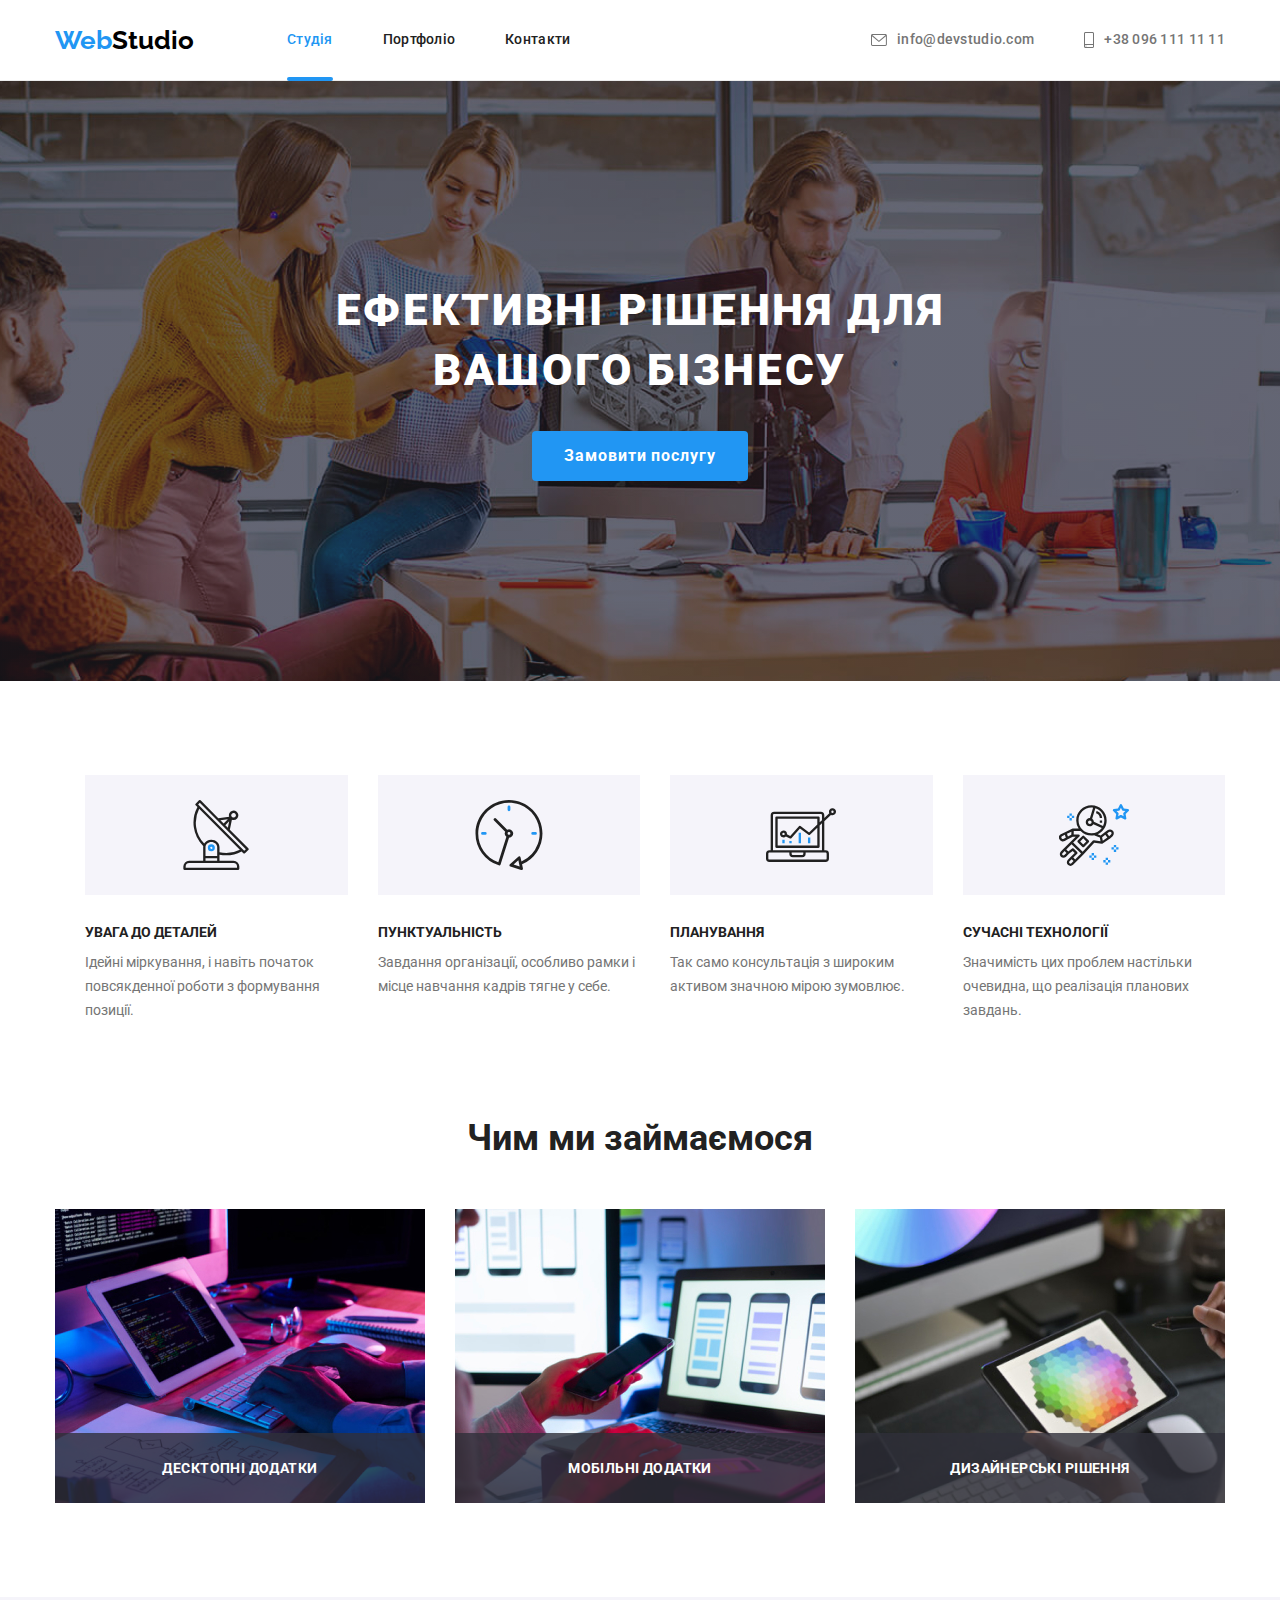
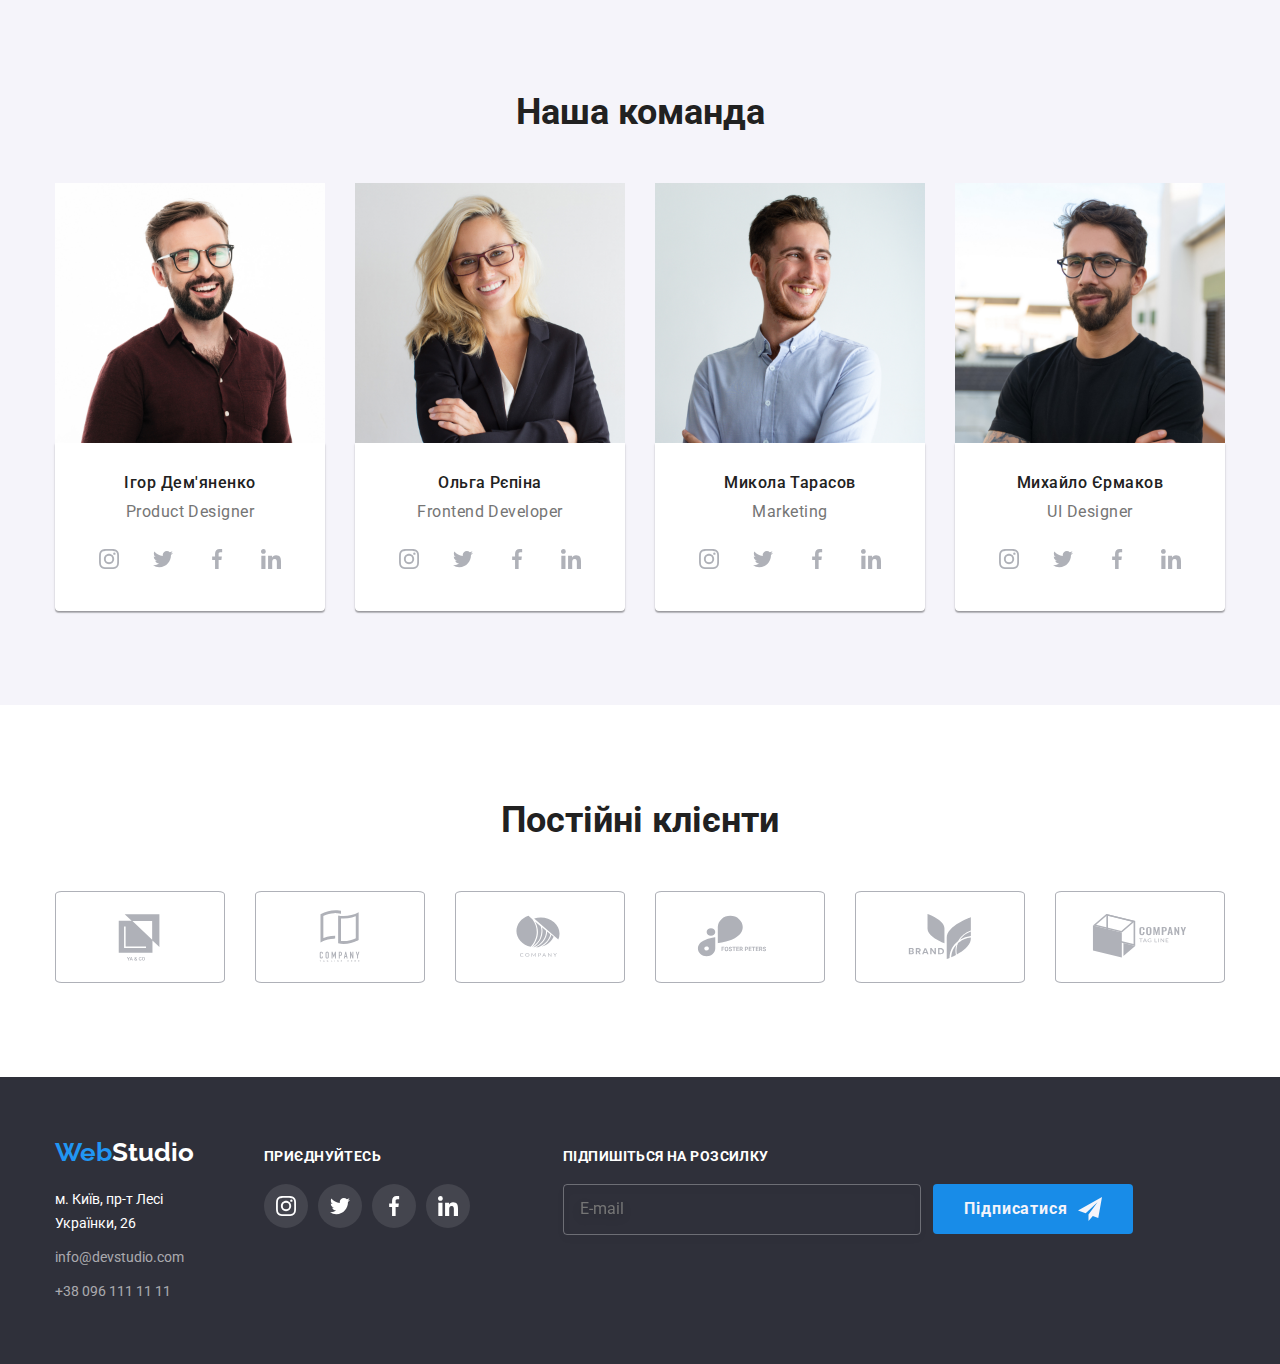
==== commit fd8ebb93: "22:02" ====
--- a/index.html
+++ b/index.html
@@ -105,7 +105,32 @@
                 </label>
             </div>
         
-            <label class="register-form-agreement">
+<div class="modal-field">
+    <input 
+    type="checkbox"
+    class="input-check  visually-hidden"
+    name="privacy"
+    value="true"
+    id="privacy"
+    />
+    <label for="privacy" class="check-text">
+        <span  class="register-form-desc">
+                   
+                    
+            <svg class="check-icon" width="16" height="15">
+                <use href="./images/icons.svg#unchecked"></use> 
+            </svg>
+        </span>
+Погоджуюся з розсилкою та приймаю
+<a class="register-form-link" 
+href="" 
+target="_blank"> Умови договору</a>
+
+</label> 
+</div>
+
+            
+            <!-- <label class="register-form-agreement">
                 <input class="register-form-checkbox visually-hidden" 
                 type="checkbox">
 
@@ -122,7 +147,7 @@
                     <a class="register-form-link"
                      href="" 
                      target="_blank">Умови договору</a> </span>
-            </label>
+            </label> -->
 
             <button class="register-form-btn" 
             type="submit">Відправити</button>
@@ -386,7 +411,7 @@
     <!--Підвал сторінки-->
     <footer class=" futer " >
         <div class="container basement" > 
-        <div class="">
+        <div class="futer-first">
         <a class="webs-top" href=""> <span class="weba">Web</span>Studio</a>
         <address>
             <ul >
--- a/css/styles.css
+++ b/css/styles.css
@@ -233,8 +233,12 @@
     border-radius: 50%;
     cursor: pointer;
     background-color: var(--accent-color-title);
-}
-
+    transition: border-color 250ms cubic-bezier(0.4, 0, 0.2, 1);
+}
+
+.modal-btn:focus {
+    border-color: var(--accent-color-button);
+}
 
  .click {
 font-family: Roboto, sans-serif;
@@ -272,9 +276,6 @@
     color: var(--title-text-color);
 }
 
-.register-form-group {
-    /* margin-bottom: 20px; */
-}
 
 .register-form-field {
     position: relative;
@@ -293,7 +294,7 @@
         top: -50%;
         left: 0;
         transform: translateY(20%);
-    
+    margin-bottom: 5px;
 }
 
 .register-form-input {
@@ -336,6 +337,7 @@
     top: 0; 
     left: 0;
     transform: translateY(-120%);
+
 }
 
 .register-form-message {
@@ -354,31 +356,42 @@
 border-radius: 4px;
 
 margin-top: 40px;
-
-}
-
-.register-form-agreement {
-    display: flex;
-    align-items: center;
-    justify-content: center;
-    margin-bottom: 20px;
-    gap: 10px;
-
-}
-
-.icon-checked {
-    opacity: 0;
-    fill: var(--title-text-color);
-    transition: opacity fill ;
-    cursor: pointer;   
-}
-
-.register-form-checkbox:checked + 
-.register-form-icons .icon-checked {
-    opacity: 1;
-    /* fill: var(--accent-color-but);
-        border-color: #2196f3;
-        background-color: #2196f3; */
+transition: border-color 250ms cubic-bezier(0.4, 0, 0.2, 1);
+}
+
+.register-form-message:focus {
+    border-color: var(--accent-color-hover-icon);
+}
+
+
+.check-text {
+display: flex;
+    align-items: center;
+    justify-content: center;
+}
+
+.check-text span {
+    width: 16px;
+    height: 15px;
+    border: 2px solid black;
+    border-radius: 2px;
+    margin-right: 5px;
+    display: flex;
+    align-items: center;
+        justify-content: center;
+        fill: transparent;
+}
+
+.input-check:checked + .check-text span {
+    background-color: var(--accent-color-button);
+    border-color: transparent;
+    fill: var(--accent-color-but);
+}
+
+
+.input-check:focus +.check-text span {
+    border-color: var(--accent-color-button);
+    
 }
 
 .visually-hidden {
@@ -394,28 +407,13 @@
     margin: -1px;
 }
 
-.icon-unchecked {
-    transition: opacity;
-    /* fill: red; */
-    /* transition: border-color 250ms cubic-bezier(0.4, 0, 0.2, 1); */
-    
-}
-
-.register-form-checkbox:checked + 
-.register-form-icons .icon-unchecked {
-    opacity: 0; 
-}
-
-.register-form-checkbox:focus + 
-.register-form-icons .icon-unchecked {
-    fill: red;      
-}
-
-
-.register-form-desc {
+
+/* .register-form-desc {
     font-size: 14px;
     user-select: none;
-}
+    display: flex;
+
+} */
 
 .register-form-link {
     color: var(--accent-color-web);
@@ -700,6 +698,9 @@
 padding-bottom: 60px;
 }
 
+.futer-first {
+    margin-right: 70px;
+}
 
 .basement {
 display: flex;
@@ -749,6 +750,10 @@
 
 
 /* Приєднуйтесь */
+.join {
+margin-right: 93px;
+}
+
 
 .join h3 {
     font-family: 'Roboto';
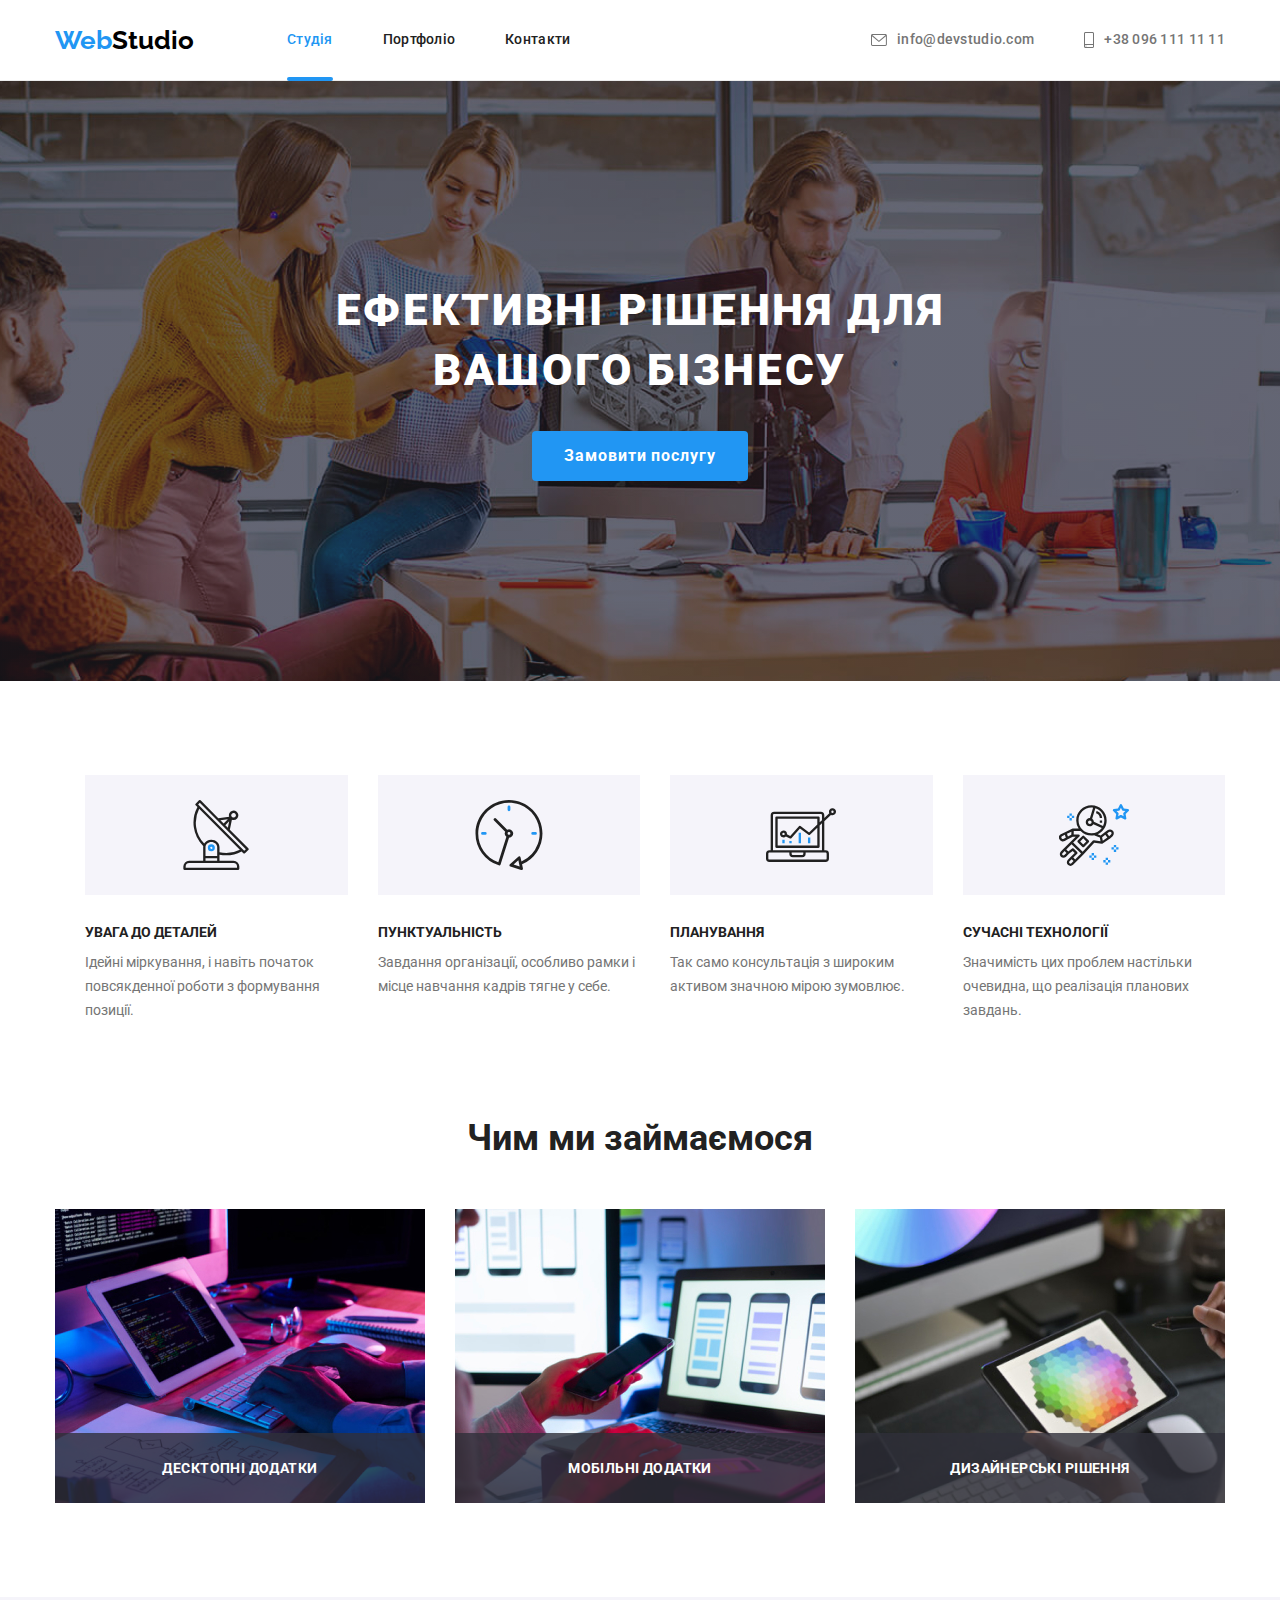
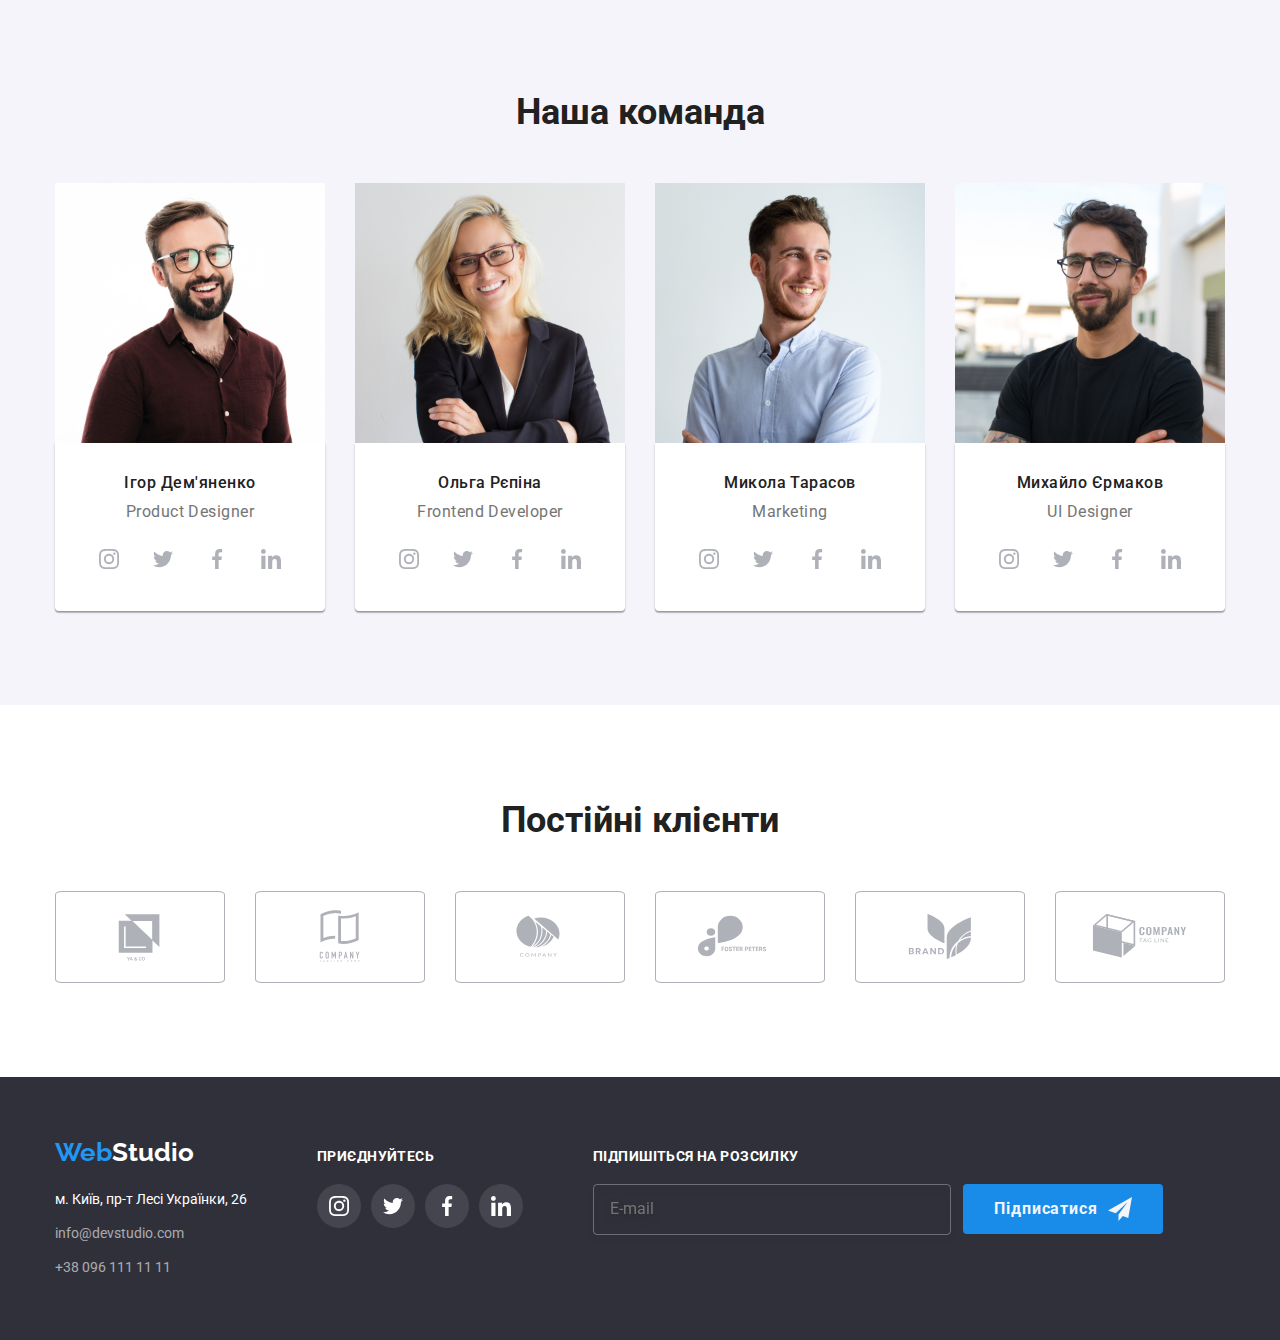
==== commit fbd9b30f: "20:21" ====
--- a/index.html
+++ b/index.html
@@ -53,14 +53,18 @@
                 <use href="./images/icons.svg#close-black"></use>
             </svg>
         </button>
-
+<strong class="register-form-title">Залиште свої дані, ми вам передзвонимо </strong>
         <form class="register-form" name="register-form">
-            <strong class="register-form-title">Залиште свої дані, ми вам передзвонимо </strong>
+            
             <div class="register-form-group" role="group">
 
                 <label class="register-form-field">
                     <span class="register-form-label">Ім'я</span>
-                    <input class="register-form-input" type="text"  name="" required minlength="3" placeholder="">
+                    <input class="register-form-input" 
+                    type="text" 
+                     name="user-name"
+                      required minlength="3" 
+                      placeholder="">
 
                     <svg class="register-form-icon"
                     width="18" height="18">
@@ -115,39 +119,17 @@
     />
     <label for="privacy" class="check-text">
         <span  class="register-form-desc">
-                   
-                    
             <svg class="check-icon" width="16" height="15">
                 <use href="./images/icons.svg#unchecked"></use> 
             </svg>
         </span>
-Погоджуюся з розсилкою та приймаю
+Погоджуюся з розсилкою та приймаю 
 <a class="register-form-link" 
 href="" 
-target="_blank"> Умови договору</a>
+target="_blank">Умови договору</a>
 
 </label> 
 </div>
-
-            
-            <!-- <label class="register-form-agreement">
-                <input class="register-form-checkbox visually-hidden" 
-                type="checkbox">
-
-                <svg class="register-form-icons"
-                width="16" height="15"> 
-                    <use class="icon-checked"
-                     href="./images/icons.svg#checked"> </use>
-                    <use class="icon-unchecked"
-                    href="./images/icons.svg#unchecked"> </use>
-                </svg>
-
-                <span class="register-form-desc">
-                    Погоджуюся з розсилкою та приймаю 
-                    <a class="register-form-link"
-                     href="" 
-                     target="_blank">Умови договору</a> </span>
-            </label> -->
 
             <button class="register-form-btn" 
             type="submit">Відправити</button>
--- a/css/styles.css
+++ b/css/styles.css
@@ -268,11 +268,16 @@
 
 /* Register form */
 
+/* .register-form {
+    padding: 40px;
+} */
+
+
 .register-form-title {
 display: block;
-    text-align: center;
+   
     font-size: 20px;
-    margin-bottom: 15px;
+    margin-bottom: 12px;
     color: var(--title-text-color);
 }
 
@@ -280,33 +285,29 @@
 .register-form-field {
     position: relative;
     display: block;
-    margin-bottom: 20px;
+    margin-bottom: 10px;
 }
 
 .register-form-label {
-    display: flex;
+display: flex;
     align-items: flex-start;
-    justify-content: flex-start;
+        justify-content: flex-start;
+   /* position: absolute; */
     font-size: 12px;
         line-height: 1.16;
         letter-spacing: 0.01em;
         color: var(--paragraph-color);
-        top: -50%;
-        left: 0;
-        transform: translateY(20%);
-    margin-bottom: 5px;
+    margin-bottom: 4px;
 }
 
 .register-form-input {
     width: 100%;
-    height: 40px;
-    padding: 4px;
+    padding: 11px;
         padding-left: 42px;
         font: inherit;
     outline: transparent;
     border: 1px solid rgba(33, 33, 33, 0.2);
     border-radius: 4px;
-
     transition: border-color 250ms cubic-bezier(0.4, 0, 0.2, 1);
 }
 
@@ -423,10 +424,6 @@
 .register-form-btn {
     display: block;
     margin: 30px auto 0;
-    /* padding-top: 30px;
-    padding-bottom: 40px;
-    padding-left: 165px;
-    padding-right: 163px; */
     align-items: center;
         justify-content: center;
         min-width: 200px;
@@ -698,9 +695,9 @@
 padding-bottom: 60px;
 }
 
-.futer-first {
+/* .futer-first {
     margin-right: 70px;
-}
+} */
 
 .basement {
 display: flex;
@@ -751,7 +748,8 @@
 
 /* Приєднуйтесь */
 .join {
-margin-right: 93px;
+
+margin-left: 70px;
 }
 
 
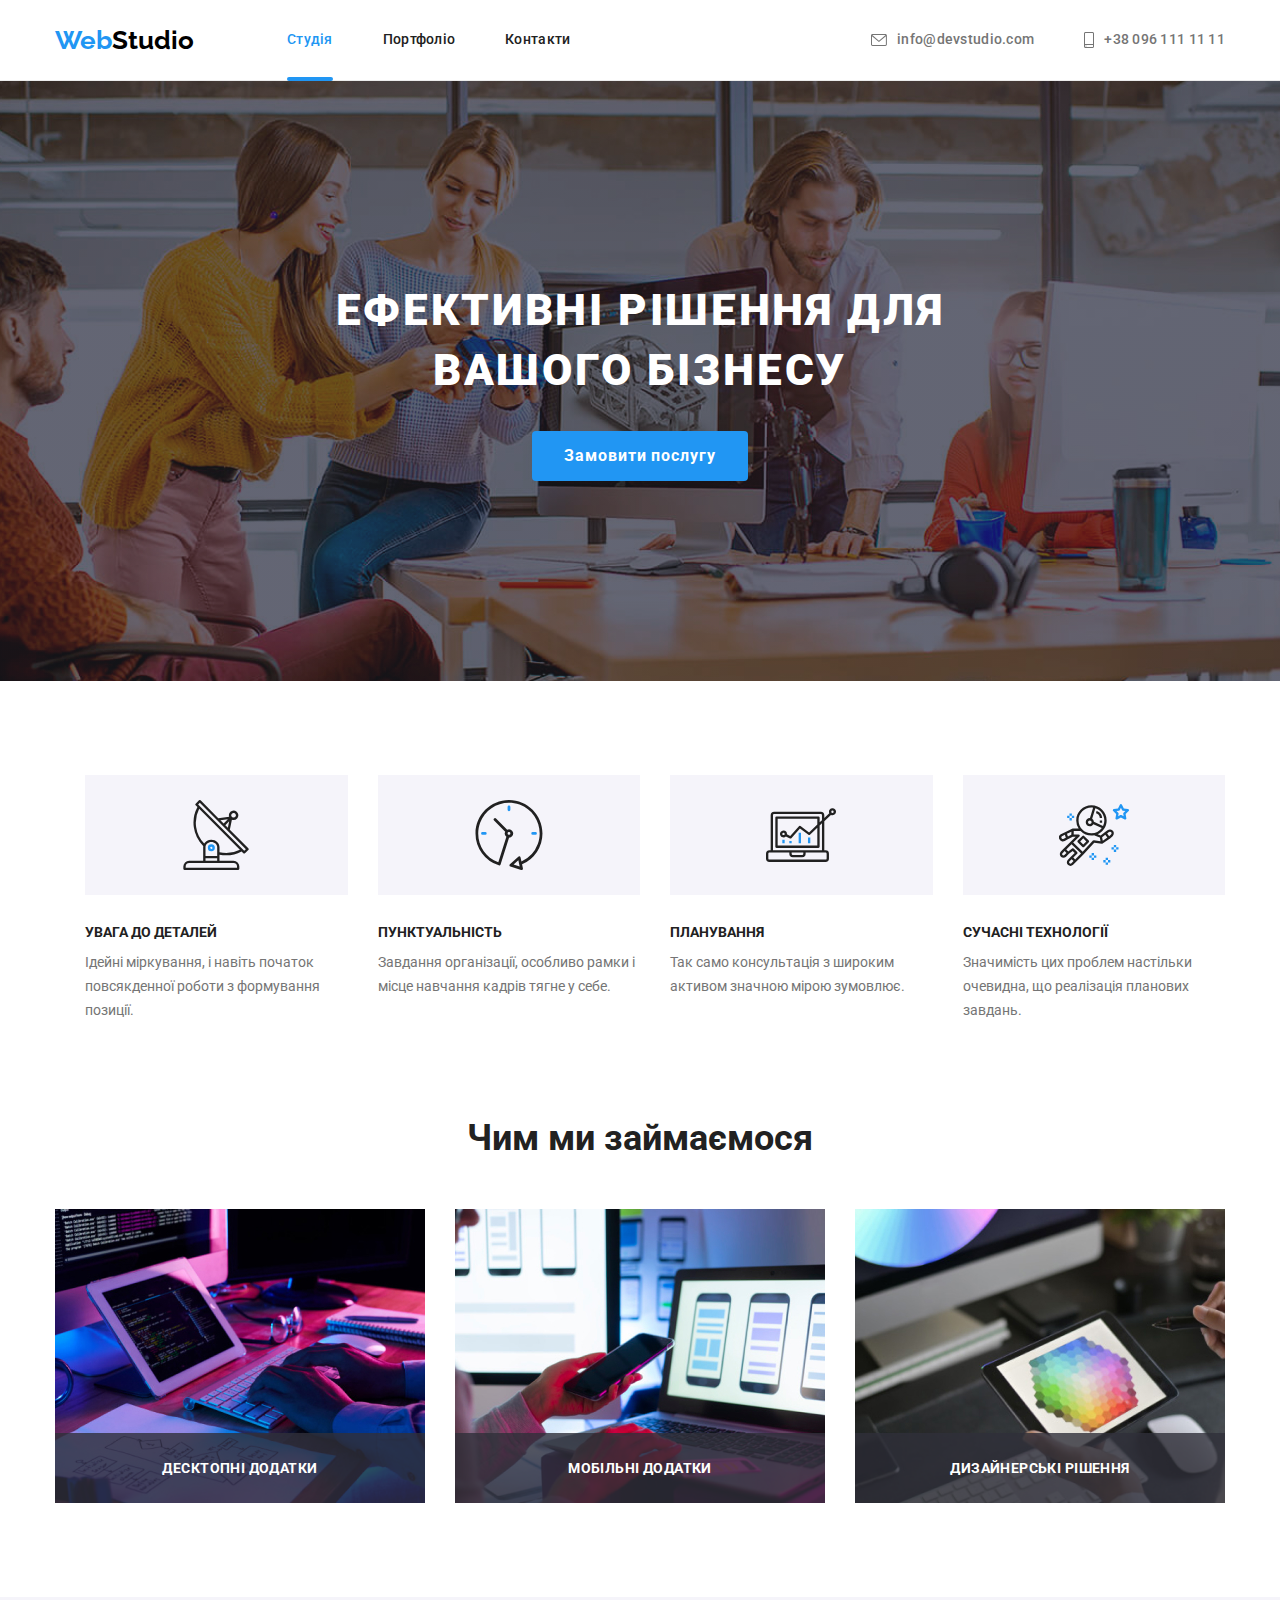
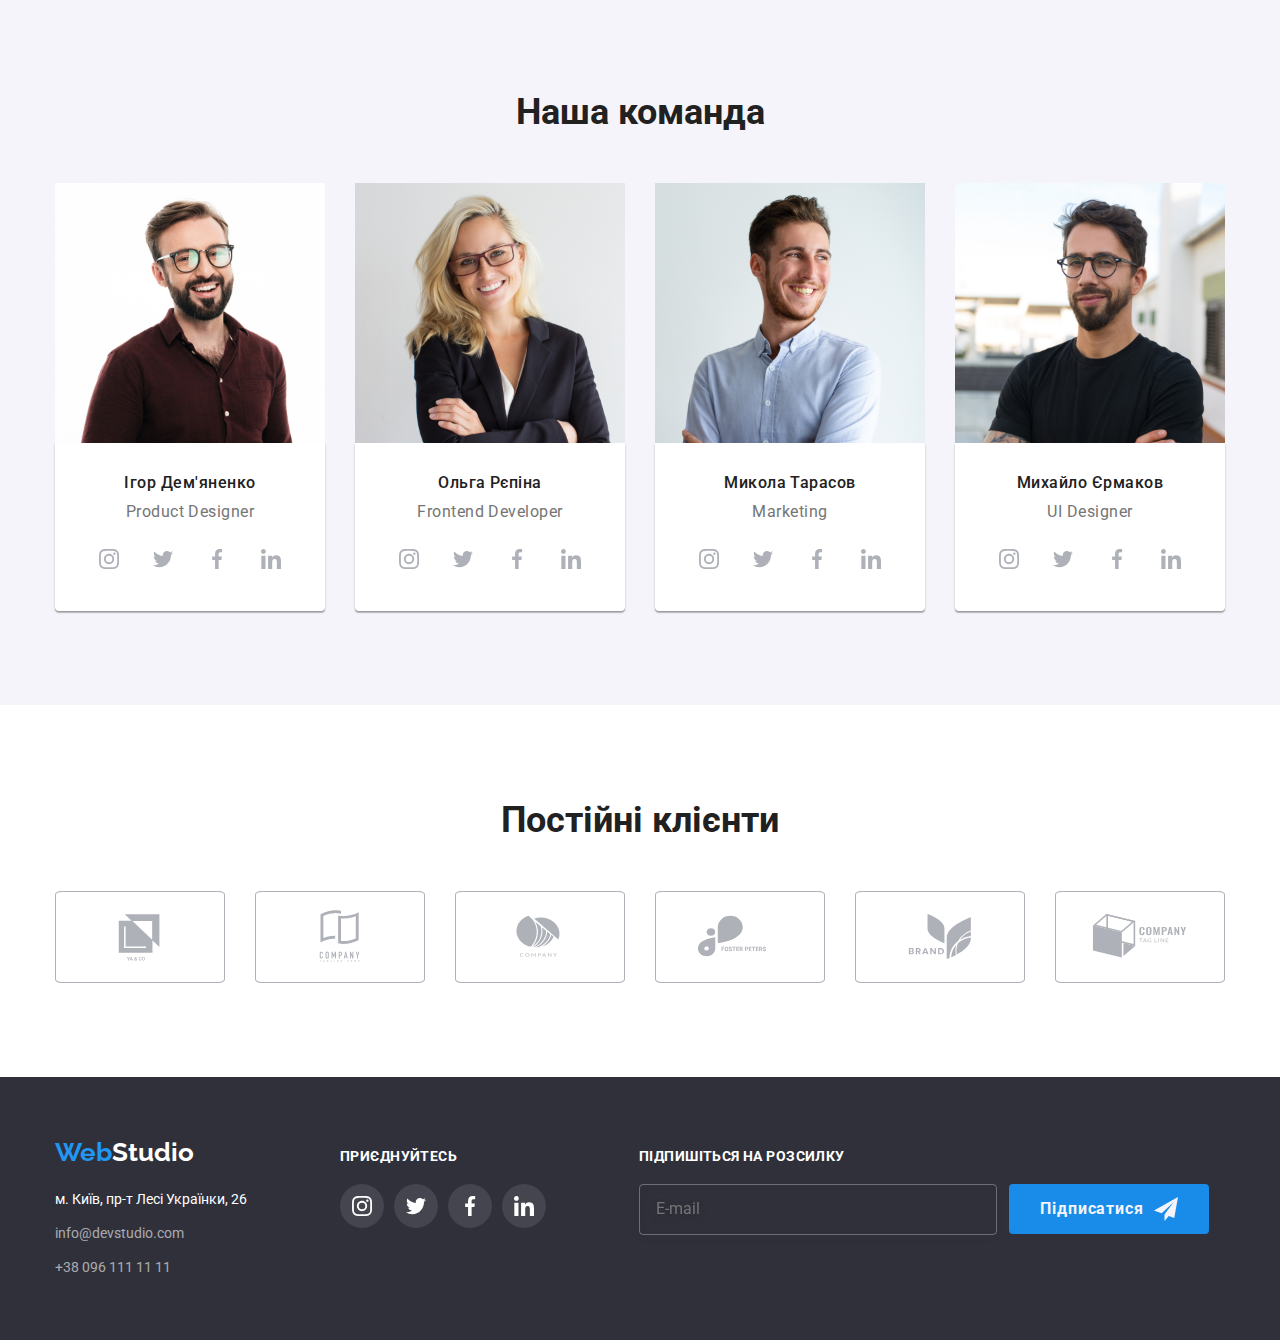
==== commit 2d812419: "17:58" ====
--- a/index.html
+++ b/index.html
@@ -49,8 +49,8 @@
 <div class=" backdrop is-hidden " data-modal>
     <div class="modal">
         <button class=" modal-btn " type="button" data-modal-close>
-            <svg width="18px" height="18px">
-                <use href="./images/icons.svg#close-black"></use>
+            <svg class="modal-btn-svg" width="18px" height="18px">
+                <use  href="./images/icons.svg#close-black"></use>
             </svg>
         </button>
 <strong class="register-form-title">Залиште свої дані, ми вам передзвонимо </strong>
@@ -448,13 +448,8 @@
 <div class="join">
     <h3>ПІДПИШІТЬСЯ НА РОЗСИЛКУ</h3>
     <form class="footer-form" name="footer-form">
-        <div class="footer-form-group" role="group">
-    
             <label class="footer-form-field">
-               
                 <input class="footer-form-input" type="text" name="" required minlength="3" placeholder="E-mail">
-    
-                
             </label>  
             
             <button class="footer-form-btn" type="submit">Підписатися
@@ -463,11 +458,6 @@
             </svg>
         
         </button>
-
-        </div>
-    
-       
-       
     </form>
 
 
--- a/css/styles.css
+++ b/css/styles.css
@@ -232,13 +232,22 @@
     border: 1px solid rgba(0, 0, 0, 0.1);
     border-radius: 50%;
     cursor: pointer;
-    background-color: var(--accent-color-title);
+    /* background-color: var(--accent-color-title); */
     transition: border-color 250ms cubic-bezier(0.4, 0, 0.2, 1);
 }
 
-.modal-btn:focus {
-    border-color: var(--accent-color-button);
-}
+
+
+/* .modal-btn-svg {
+transition: fill 250ms cubic-bezier(0.4, 0, 0.2, 1);
+} */
+
+
+.modal-btn-svg:hover
+.modal-btn-svg:focus {
+fill:   aquamarine;
+        
+    }
 
  .click {
 font-family: Roboto, sans-serif;
@@ -266,12 +275,13 @@
 }
 
 
+
+
 /* Register form */
 
-/* .register-form {
-    padding: 40px;
-} */
-
+.register-form-group {
+    margin-bottom: 20px;
+}
 
 .register-form-title {
 display: block;
@@ -285,19 +295,15 @@
 .register-form-field {
     position: relative;
     display: block;
-    margin-bottom: 10px;
+    text-align: start;
 }
 
 .register-form-label {
-display: flex;
-    align-items: flex-start;
-        justify-content: flex-start;
-   /* position: absolute; */
     font-size: 12px;
         line-height: 1.16;
         letter-spacing: 0.01em;
         color: var(--paragraph-color);
-    margin-bottom: 4px;
+   
 }
 
 .register-form-input {
@@ -309,6 +315,7 @@
     border: 1px solid rgba(33, 33, 33, 0.2);
     border-radius: 4px;
     transition: border-color 250ms cubic-bezier(0.4, 0, 0.2, 1);
+margin-top: 4px;
 }
 
 .register-form-input:focus {
@@ -317,11 +324,11 @@
 
 .register-form-icon {
     position: absolute;
-    /* top: 50%; */
+    top: 50%;
     left: 10px;
     margin-top: 11px;
     margin-bottom: 11px;
-/* transform: translateY(-50%); */
+transform: translateY(-50%);
 transition: fill 250ms cubic-bezier(0.4, 0, 0.2, 1);
 }
 
@@ -330,14 +337,11 @@
 }
 
 .register-form-heading {
-position: absolute;
     font-size: 12px;
     line-height: 1.16;
     letter-spacing: 0.01em;
     color: var(--paragraph-color);
-    top: 0; 
-    left: 0;
-    transform: translateY(-120%);
+  
 
 }
 
@@ -356,7 +360,7 @@
 border: 1px solid rgba(33, 33, 33, 0.2);
 border-radius: 4px;
 
-margin-top: 40px;
+margin-top: 4px;
 transition: border-color 250ms cubic-bezier(0.4, 0, 0.2, 1);
 }
 
@@ -369,6 +373,7 @@
 display: flex;
     align-items: center;
     justify-content: center;
+    
 }
 
 .check-text span {
@@ -409,15 +414,10 @@
 }
 
 
-/* .register-form-desc {
-    font-size: 14px;
-    user-select: none;
-    display: flex;
-
-} */
 
 .register-form-link {
     color: var(--accent-color-web);
+    margin-left: 5px;
 }
 
 
@@ -749,7 +749,7 @@
 /* Приєднуйтесь */
 .join {
 
-margin-left: 70px;
+margin-left: 93px;
 }
 
 
@@ -808,10 +808,13 @@
     justify-content: center;
 }
 
-.footer-form-group {
-    display: flex;
+
+.footer-form {
+display: flex;
     gap: 12px;
 }
+
+   
 
 .footer-form-input { 
 padding: 15px 16px;
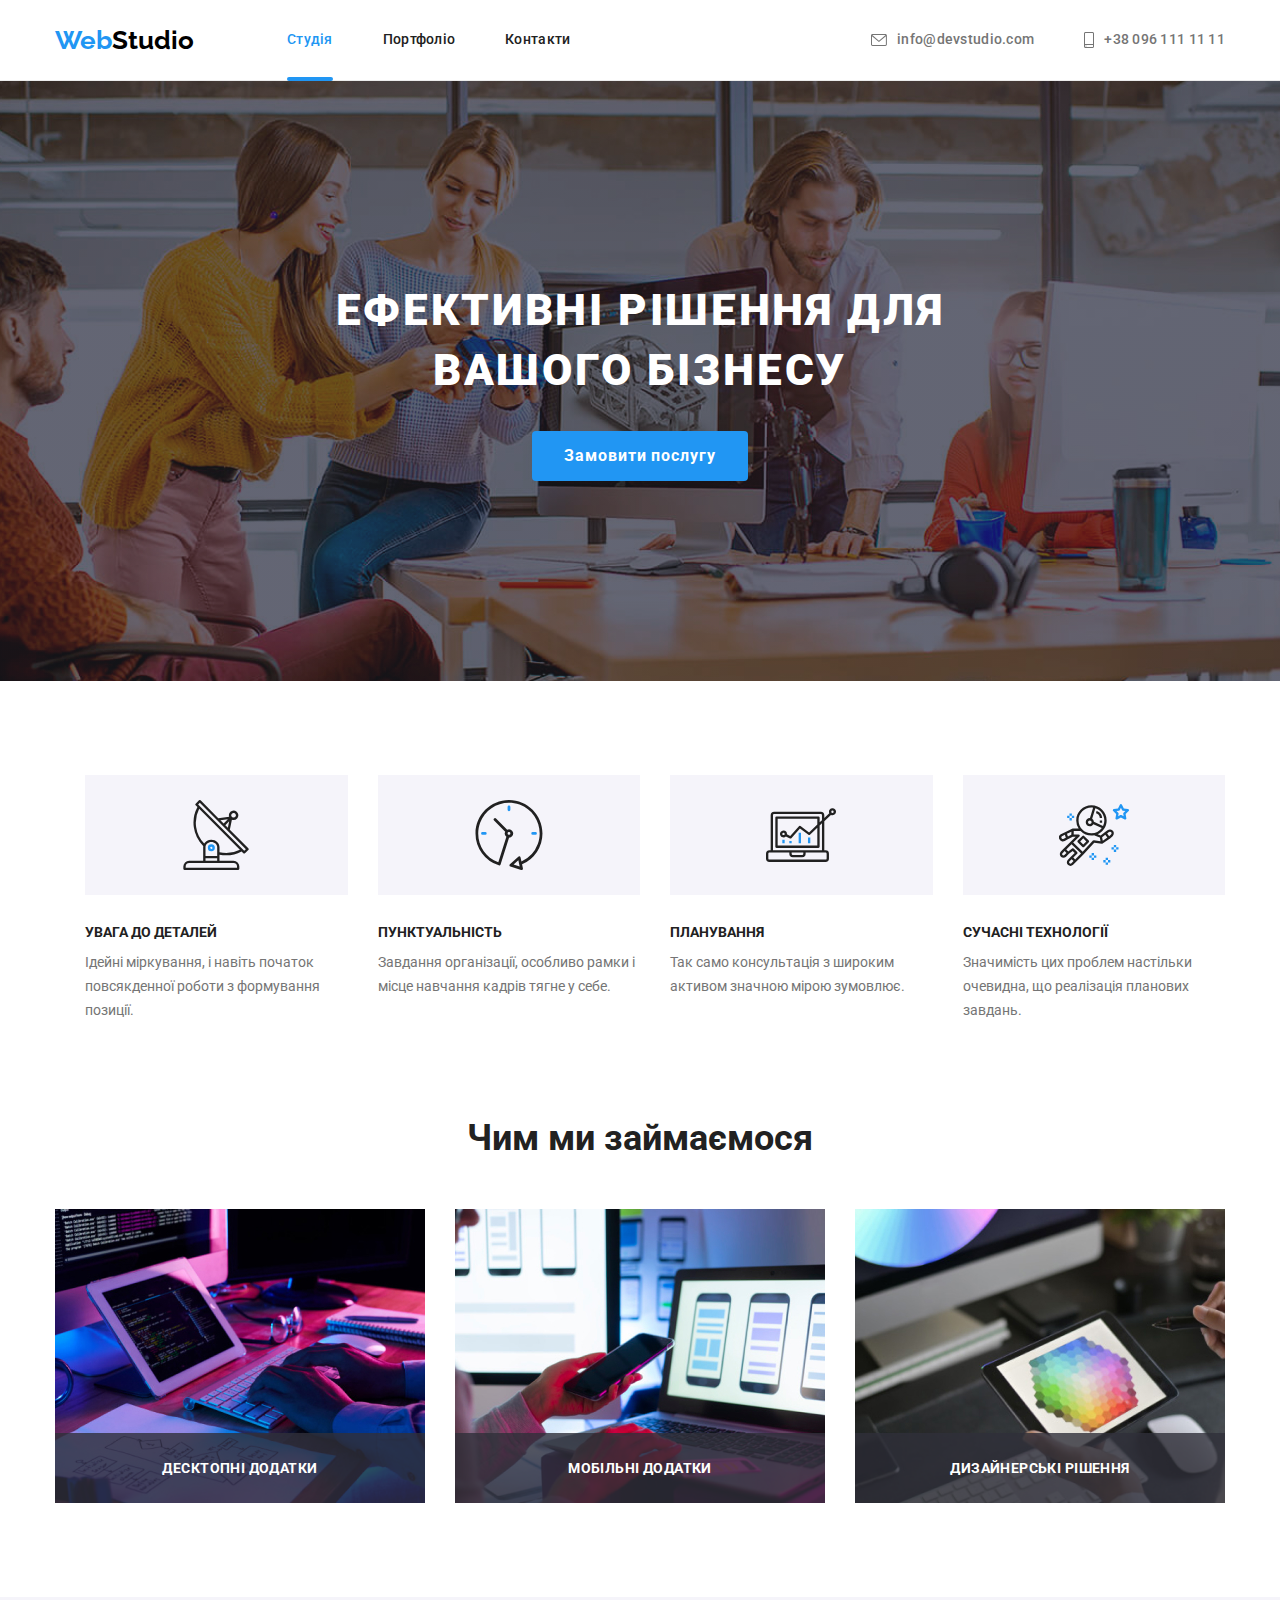
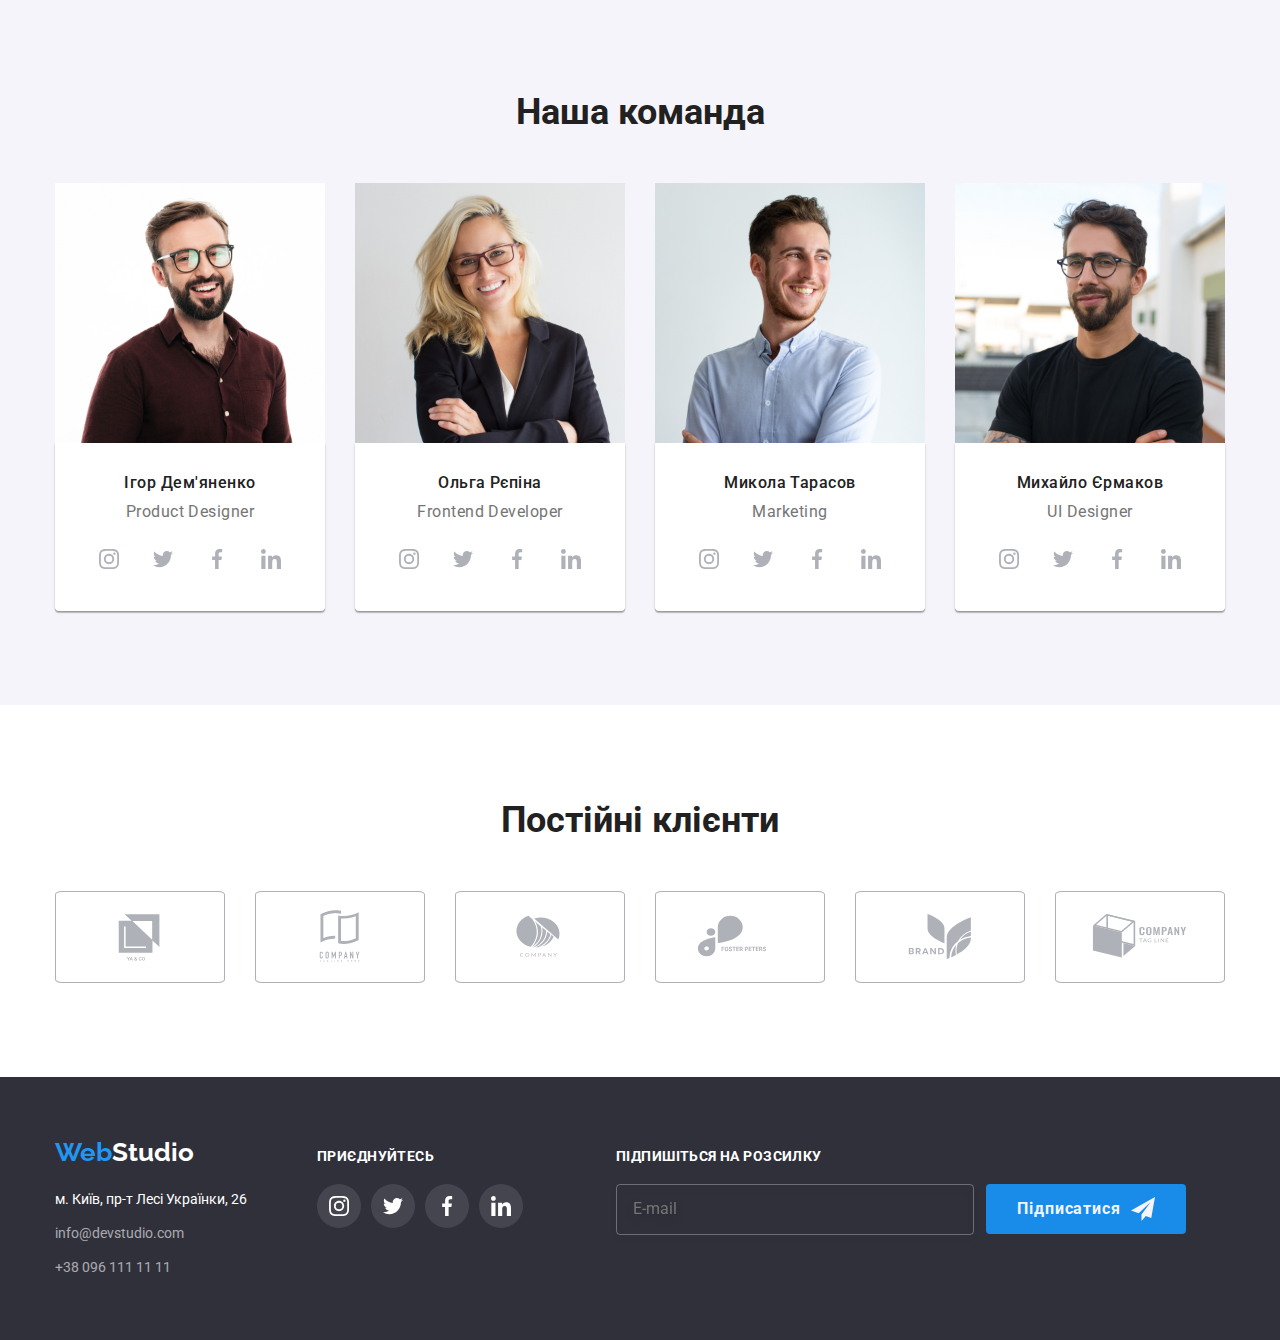
==== commit 4f1da0a6: "23:57" ====
--- a/index.html
+++ b/index.html
@@ -49,7 +49,7 @@
 <div class=" backdrop is-hidden " data-modal>
     <div class="modal">
         <button class=" modal-btn " type="button" data-modal-close>
-            <svg class="modal-btn-svg" width="18px" height="18px">
+            <svg  width="18px" height="18px">
                 <use  href="./images/icons.svg#close-black"></use>
             </svg>
         </button>
@@ -405,7 +405,7 @@
         </address>
         </div>
 
-<div class="join">
+<div class="join caput">
     <h3>ПРИЄДНУЙТЕСЬ</h3>
     <ul class="join-fut list">
         <li class="join-item">
@@ -445,7 +445,7 @@
 </div>
 
 
-<div class="join">
+<div class="join ">
     <h3>ПІДПИШІТЬСЯ НА РОЗСИЛКУ</h3>
     <form class="footer-form" name="footer-form">
             <label class="footer-form-field">
--- a/css/styles.css
+++ b/css/styles.css
@@ -215,7 +215,7 @@
         box-shadow: 0px 1px 3px rgba(0, 0, 0, 0.12), 0px 1px 1px rgba(0, 0, 0, 0.14), 0px 2px 1px rgba(0, 0, 0, 0.2);
 
 transition-property: color;
-    transition-duration: 2250ms;
+    transition-duration: 250ms;
     transition-timing-function: cubic-bezier(0.4, 0, 0.2, 1);
     }
 
@@ -232,22 +232,18 @@
     border: 1px solid rgba(0, 0, 0, 0.1);
     border-radius: 50%;
     cursor: pointer;
+   outline: none;
     /* background-color: var(--accent-color-title); */
-    transition: border-color 250ms cubic-bezier(0.4, 0, 0.2, 1);
-}
-
-
-
-/* .modal-btn-svg {
+    /* transition: border-color 250ms cubic-bezier(0.4, 0, 0.2, 1); */
+}
+
+
+
+.modal-btn:focus {
+    fill: var(--accent-color-hover-icon);
 transition: fill 250ms cubic-bezier(0.4, 0, 0.2, 1);
-} */
-
-
-.modal-btn-svg:hover
-.modal-btn-svg:focus {
-fill:   aquamarine;
-        
     }
+
 
  .click {
 font-family: Roboto, sans-serif;
@@ -296,6 +292,7 @@
     position: relative;
     display: block;
     text-align: start;
+    margin-top: 10px;
 }
 
 .register-form-label {
@@ -303,6 +300,7 @@
         line-height: 1.16;
         letter-spacing: 0.01em;
         color: var(--paragraph-color);
+        
    
 }
 
@@ -437,11 +435,16 @@
         border: none;
         border-radius: 4px;
         
-        transition: background-color 250ms cubic-bezier(0.4, 0, 0.2, 1);
+        transition: box-shadow  250ms cubic-bezier(0.4, 0, 0.2, 1);
         cursor: pointer;
 }
 
-
+.register-form-btn:hover,
+.register-form-btn:focus { 
+box-shadow: 0px 4px 4px rgba(0, 0, 0, 0.15);
+    border-radius: 4px;
+    
+}
 
 /* section 2*/
 .sect { font-size: 0px; }
@@ -695,13 +698,12 @@
 padding-bottom: 60px;
 }
 
-/* .futer-first {
+.futer-first {
     margin-right: 70px;
-} */
+}
 
 .basement {
 display: flex;
-    /* gap: 70px; */
     align-items: baseline;
 }
 
@@ -749,10 +751,12 @@
 /* Приєднуйтесь */
 .join {
 
-margin-left: 93px;
-}
-
-
+/* margin-left: 93px; */
+}
+
+.caput {
+    margin-right: 93px;
+}
 .join h3 {
     font-family: 'Roboto';
     font-style: normal;
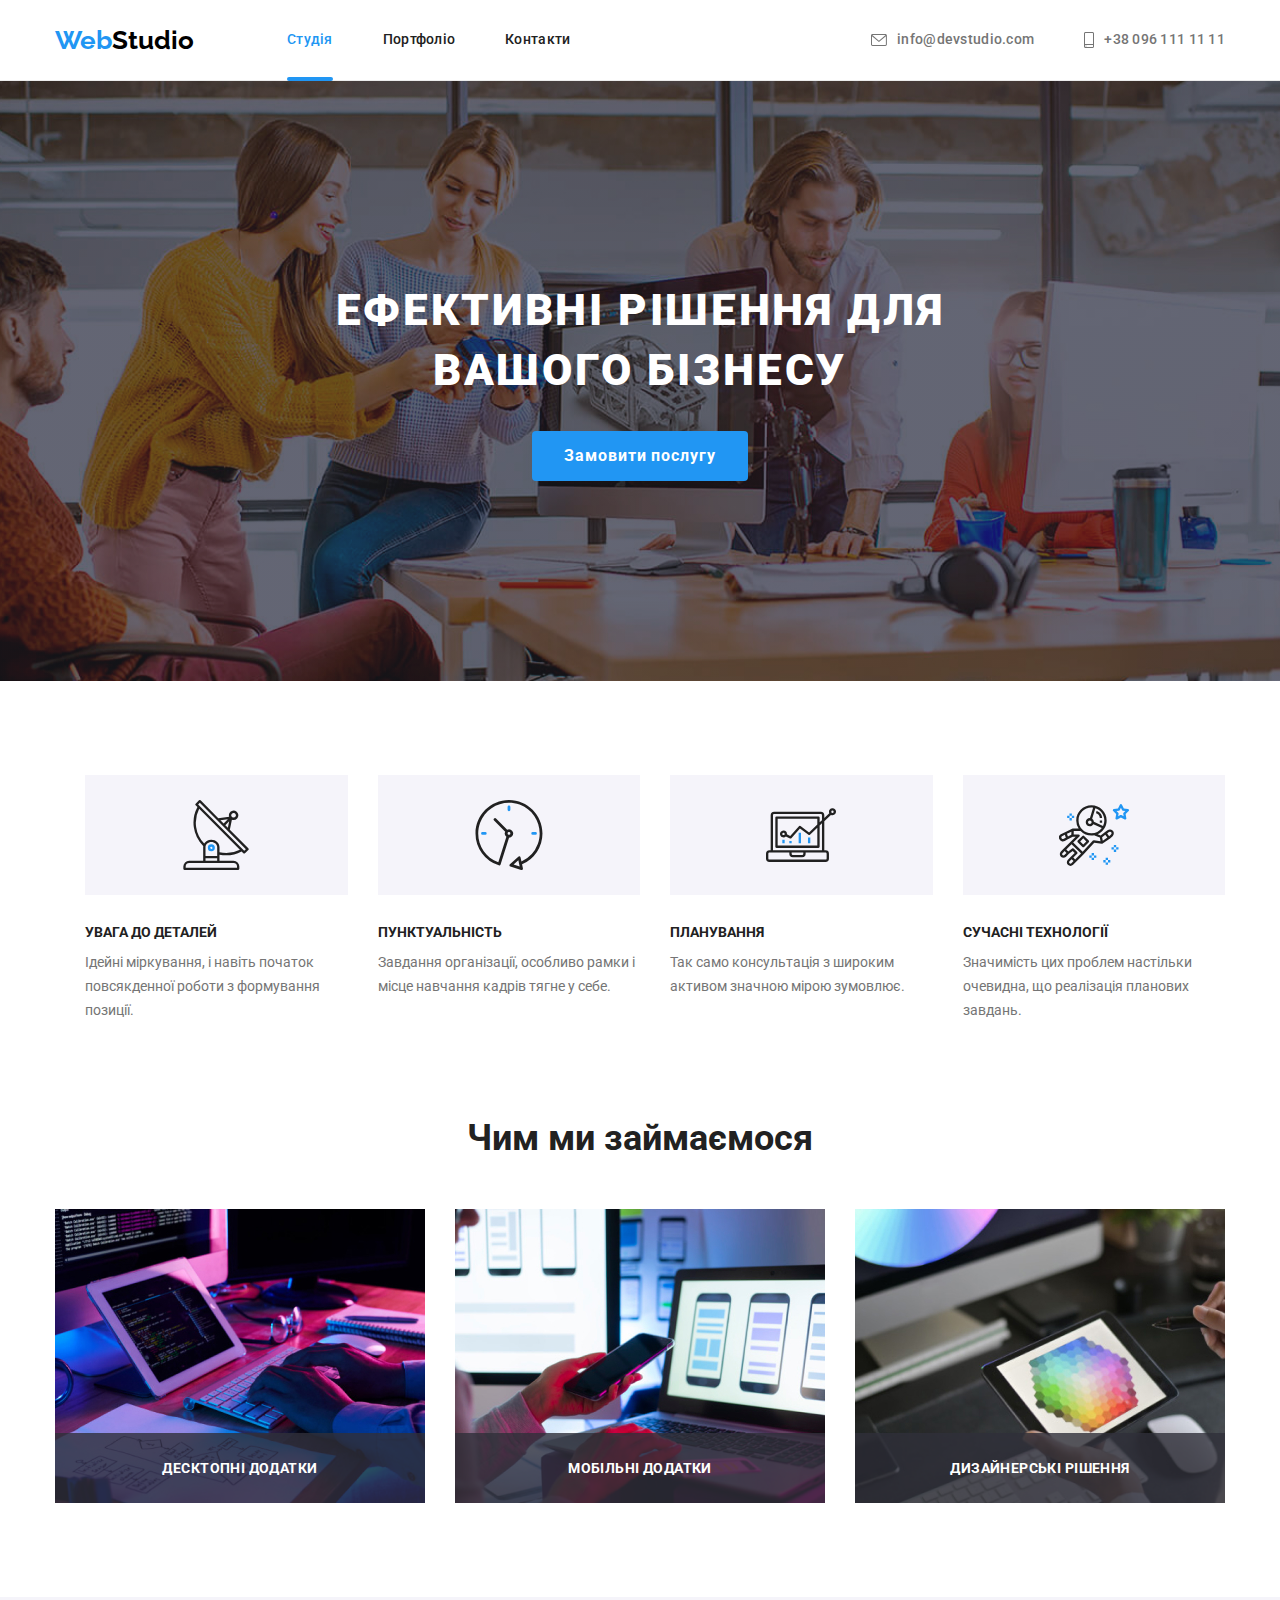
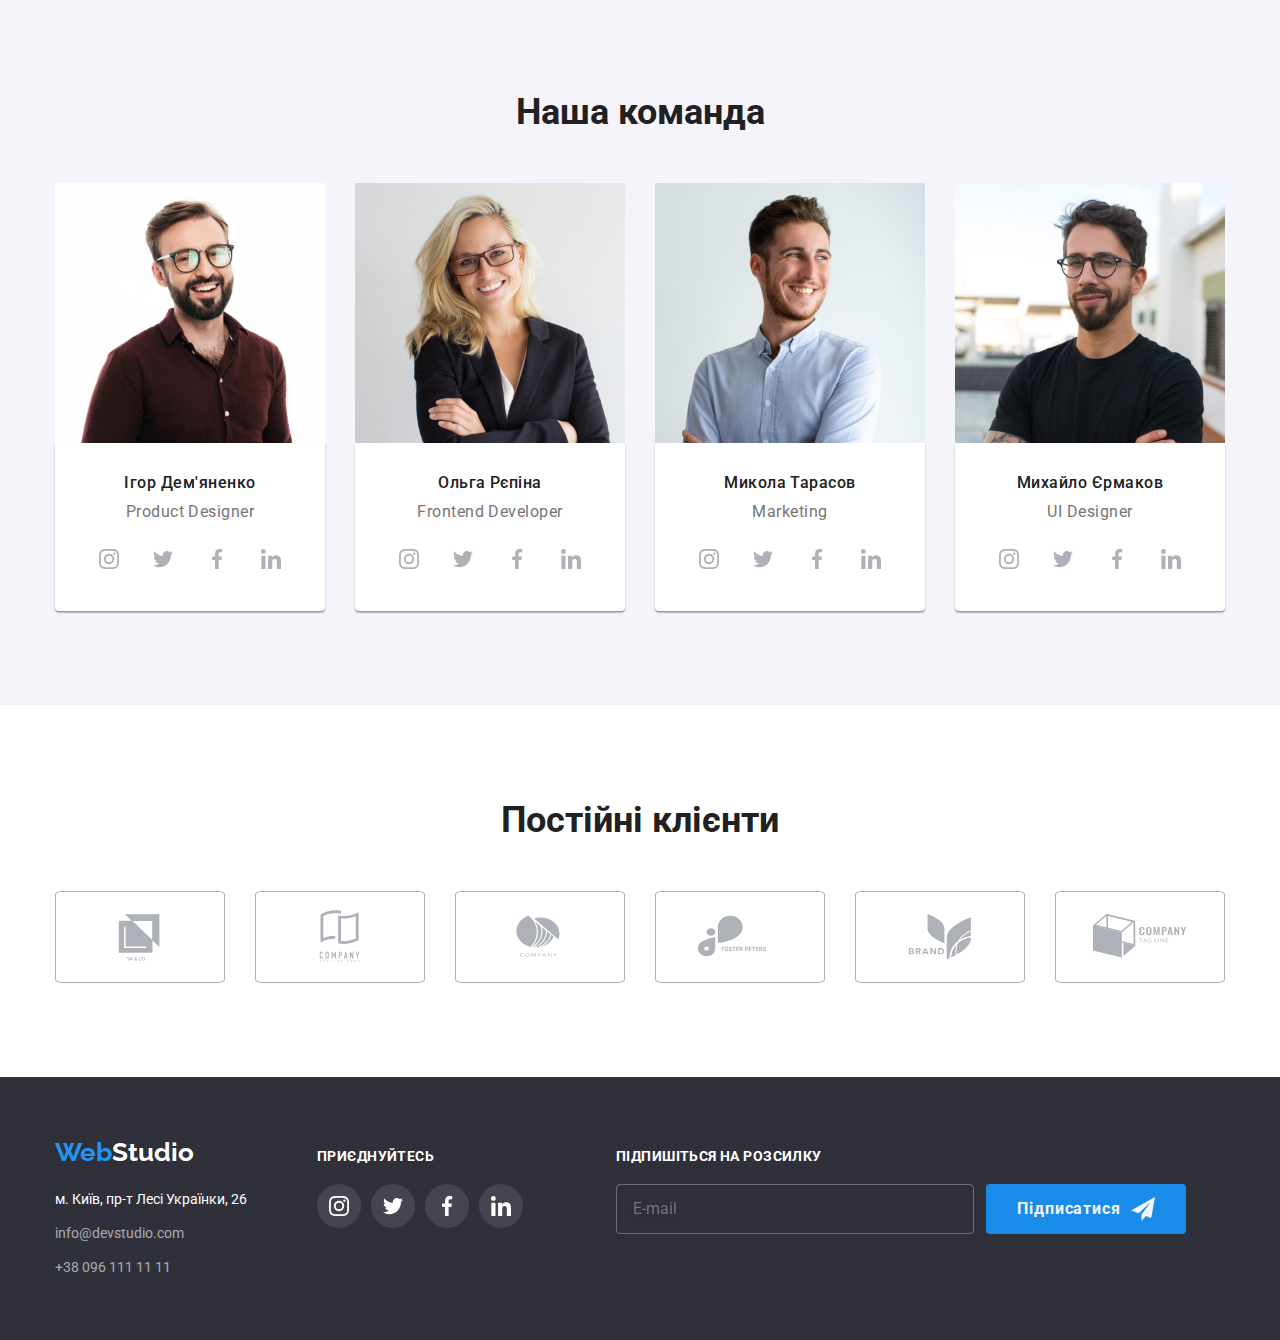
==== commit e9641eac: "17.26" ====
--- a/index.html
+++ b/index.html
@@ -406,7 +406,8 @@
         </div>
 
 <div class="join caput">
-    <h3>ПРИЄДНУЙТЕСЬ</h3>
+    <!-- <h3>ПРИЄДНУЙТЕСЬ</h3> -->
+    <p class="join-p" >ПРИЄДНУЙТЕСЬ</p>
     <ul class="join-fut list">
         <li class="join-item">
             <a class="join-link" href="https://instagram.com" target="_blank" rel="noopener noreferer"
@@ -446,7 +447,8 @@
 
 
 <div class="join ">
-    <h3>ПІДПИШІТЬСЯ НА РОЗСИЛКУ</h3>
+    <!-- <h3>ПІДПИШІТЬСЯ НА РОЗСИЛКУ</h3> -->
+    <p class="join-p">ПІДПИШІТЬСЯ НА РОЗСИЛКУ</p>
     <form class="footer-form" name="footer-form">
             <label class="footer-form-field">
                 <input class="footer-form-input" type="text" name="" required minlength="3" placeholder="E-mail">
--- a/css/styles.css
+++ b/css/styles.css
@@ -8,7 +8,8 @@
     --accent-color-rgba: rgba(255, 255, 255, 0.6);
     --accent-color-emailink: rgba(255, 255, 255, 1);
     --accent-color-hero: #2F303A;
-    /* колір 40% hero #C4C4C4; */
+    --accent-color-heroC4: #C4C4C4;
+    /* колір 40% hero #C4C4C4; */ 
     --accent-color-button: #188CE8;
     --accent-color-but: #F5F4FA;
     --accent-color-section-fon: #F5F5F5;
@@ -151,13 +152,13 @@
 /* hero   */
 
 .hero { 
-background-color: var(--accent-color-hero); 
+background-color: var(--accent-color-heroC4); 
 padding-top: 200px;
 padding-bottom: 200px; 
    text-align: center;
 
 max-width: 1600px;
-    height: 600px;
+    /* height: 600px; */
     margin-left: auto;
     margin-right: auto;
 background-image: linear-gradient(rgba(47, 48, 58, 0.4), 
@@ -209,6 +210,7 @@
     transform: translate(-50%, -50%);
     width: 528px;
         height: 581px;
+       
         padding: 40px;
         background-color: var(--accent-color-title);
         border-radius: 4px;
@@ -217,6 +219,7 @@
 transition-property: color;
     transition-duration: 250ms;
     transition-timing-function: cubic-bezier(0.4, 0, 0.2, 1);
+    box-sizing: border-box;
     }
 
 .modal-btn {
@@ -239,7 +242,8 @@
 
 
 
-.modal-btn:focus {
+.modal-btn:focus,
+.modal-btn:hover {
     fill: var(--accent-color-hover-icon);
 transition: fill 250ms cubic-bezier(0.4, 0, 0.2, 1);
     }
@@ -292,8 +296,19 @@
     position: relative;
     display: block;
     text-align: start;
+   height: 58px;
+}
+
+.register-form-field:not(:first-child){
     margin-top: 10px;
-}
+  
+}
+
+.register-form-field:last-child {
+    
+    height: 138px;
+}
+
 
 .register-form-label {
     font-size: 12px;
@@ -307,7 +322,7 @@
 .register-form-input {
     width: 100%;
     padding: 11px;
-        padding-left: 42px;
+        padding-left: 40px;
         font: inherit;
     outline: transparent;
     border: 1px solid rgba(33, 33, 33, 0.2);
@@ -757,7 +772,7 @@
 .caput {
     margin-right: 93px;
 }
-.join h3 {
+/* .join h3 {
     font-family: 'Roboto';
     font-style: normal;
     font-weight: 700;
@@ -767,8 +782,19 @@
     text-transform: uppercase;
     color: var(--accent-color-title);
     margin-bottom: 20px;
-
-}
+} */
+
+.join-p { 
+    font-family: 'Roboto';
+        font-style: normal;
+        font-weight: 700;
+        font-size: 14px;
+        line-height: 16px;
+        letter-spacing: 0.03em;
+        text-transform: uppercase;
+        color: var(--accent-color-title);
+        margin-bottom: 20px;
+ }
 
 .join-fut {
     display: flex;
